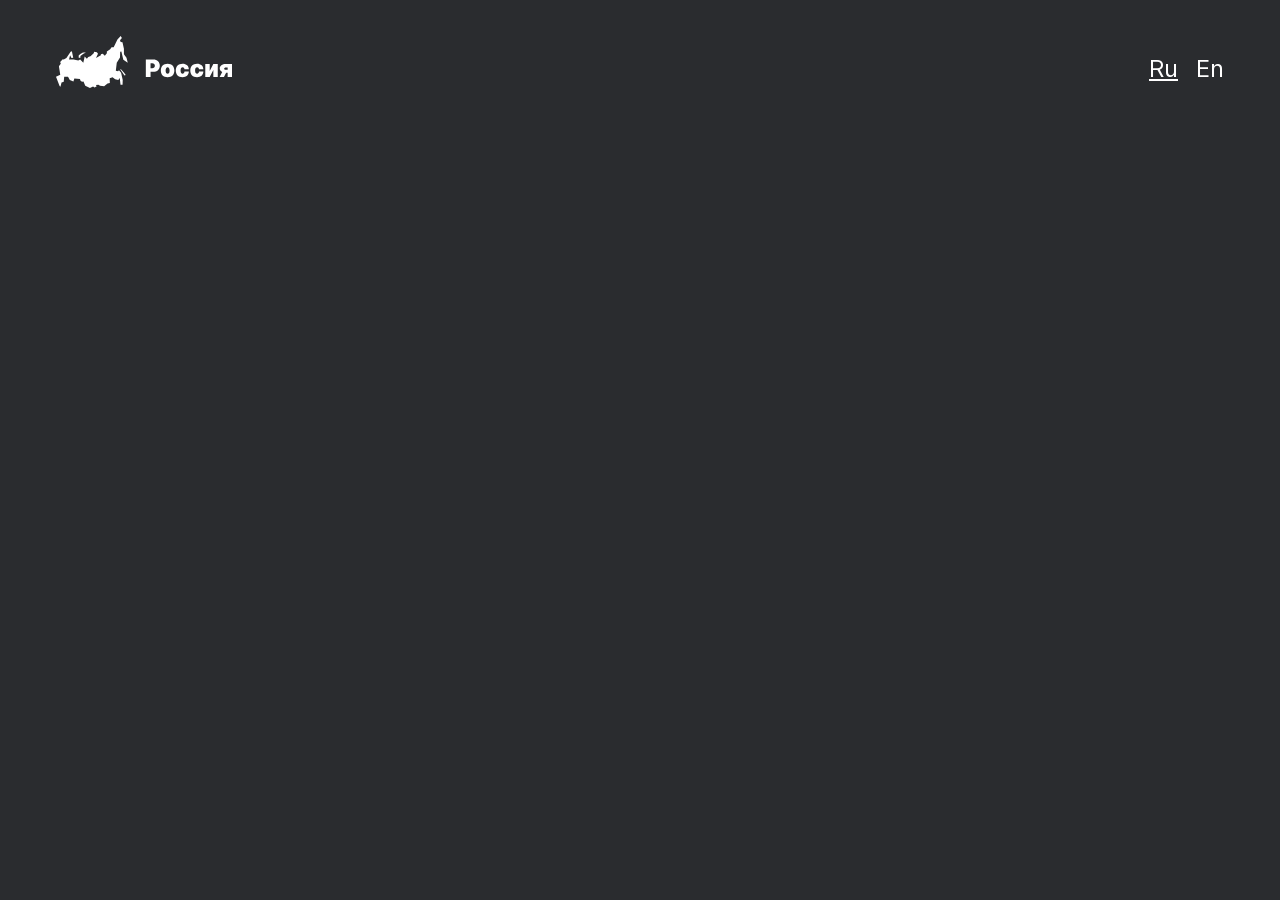
==== src/index.html @ 232bdfc1 "feat: add the header block" ====
<!DOCTYPE html>
<html lang="ru">
  <head>
    <meta charset="UTF-8" />
    <meta http-equiv="X-UA-Compatible" content="IE=edge" />
    <meta name="viewport" content="width=device-width, initial-scale=1.0" />
    <title>Путешествия по России</title>
    <link rel="stylesheet" href="/src/css/pages/index.css" />
  </head>
  <body class="page">
    <header class="header">
      <img
        class="header__logo"
        src="./accets/images/header-logo.svg"
        alt="Логотип сайта Путешествия по России"
      />
      <ul class="header__lang-list">
        <li class="header__lang-item">
          <a href="#" class="header__lang-link header__lang-link_active">Ru</a>
        </li>
        <li class="header__lang-item">
          <a href="#" class="header__lang-link">En</a>
        </li>
      </ul>
    </header>
  </body>
</html>
---- src/css/pages/index.css ----
@import url("../vendor/normalize.css");
@import url("../vendor/fonts.css");
@import url("../vendor/variables.css");

@import url("../blocks/page/page.css");

@import url("../blocks/header/header.css");
@import url("../blocks/header/__logo/header__logo.css");
@import url("../blocks/header/__lang-list/header__lang-list.css");
@import url("../blocks/header/__lang-item/header__lang-item.css");
@import url("../blocks/header/__lang-link/header__lang-link.css");
@import url("../blocks/header/__lang-link/_active/header__lang-link_active.css");
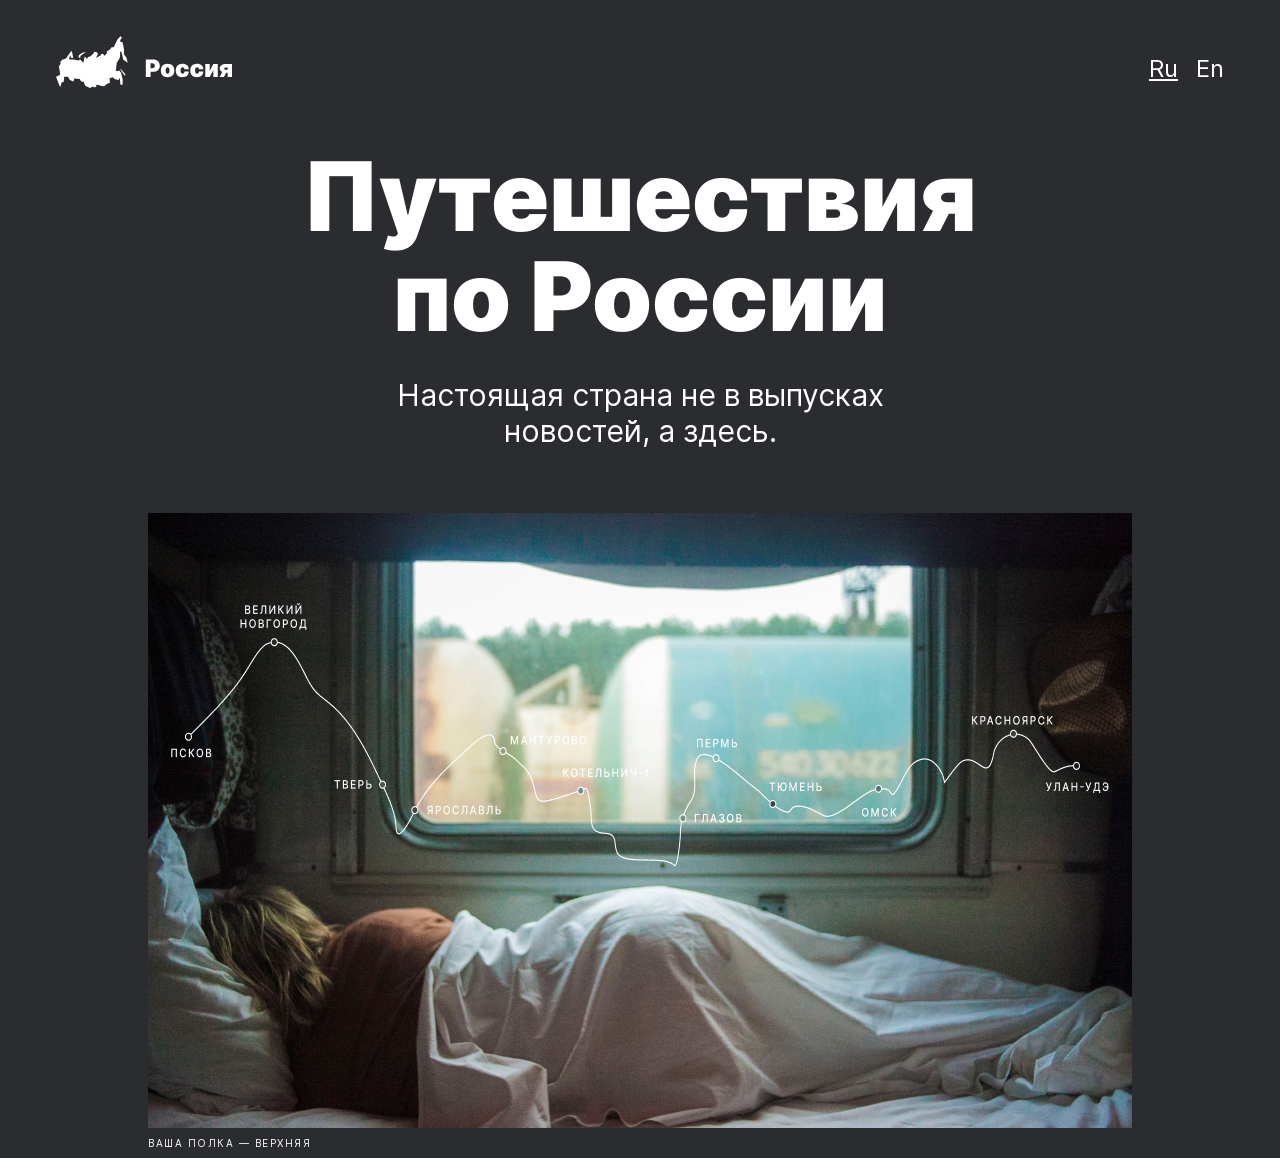
==== commit 4b7ea4ef: "feat: add a lead block" ====
--- a/src/index.html
+++ b/src/index.html
@@ -23,5 +23,29 @@
         </li>
       </ul>
     </header>
+    <main>
+      <section class="lead">
+        <h1 class="lead__title">Путешествия по России</h1>
+        <p class="lead__description">
+          Настоящая страна не в выпусках новостей, а здесь.
+        </p>
+        <figure class="lead__img-wrapper">
+          <picture>
+            <source
+              media="(max-width: 320px)"
+              srcset="./accets/images/lead-img-320w.jpg"
+            />
+            <img
+              class="lead__img"
+              src="./accets/images/lead-img.jpg"
+              alt="Схема маршрута Псков - Ула-Удэ"
+            />
+          </picture>
+          <figcaption class="lead__img-caption">
+            ваша полка — верхняя
+          </figcaption>
+        </figure>
+      </section>
+    </main>
   </body>
 </html>
--- a/src/css/pages/index.css
+++ b/src/css/pages/index.css
@@ -10,3 +10,10 @@
 @import url("../blocks/header/__lang-item/header__lang-item.css");
 @import url("../blocks/header/__lang-link/header__lang-link.css");
 @import url("../blocks/header/__lang-link/_active/header__lang-link_active.css");
+
+@import url("../blocks/lead/lead.css");
+@import url("../blocks/lead/__title/lead__title.css");
+@import url("../blocks/lead/__description/lead__description.css");
+@import url("../blocks/lead/__img-wrapper/lead__img-wrapper.css");
+@import url("../blocks/lead/__img/lead__img.css");
+@import url("../blocks/lead/__img-caption/lead__img-caption.css");
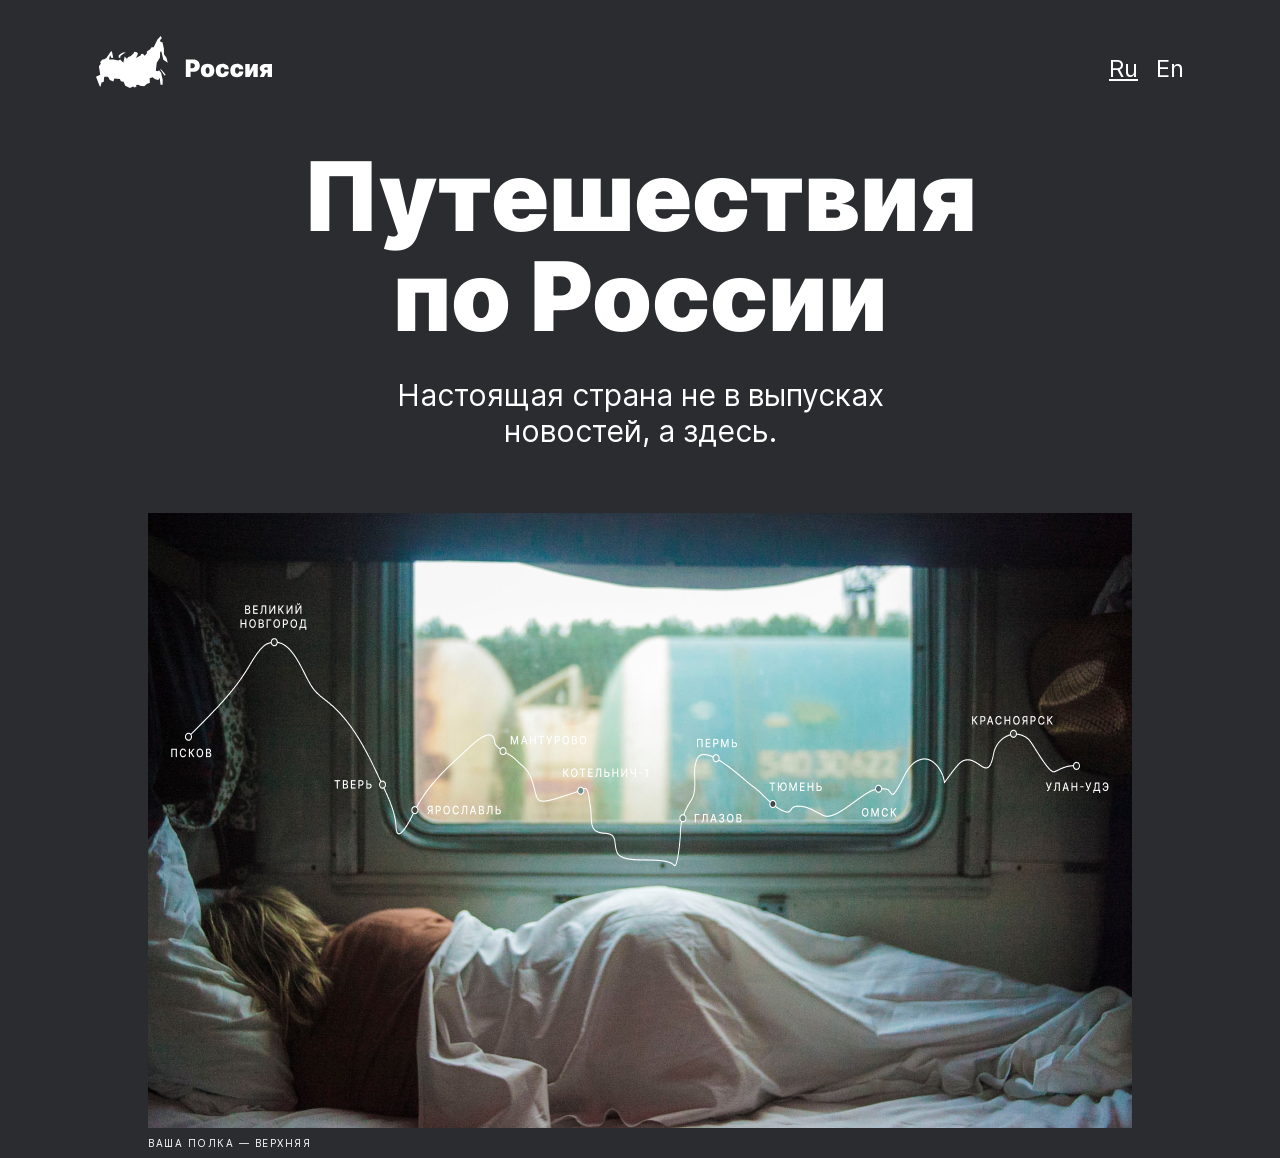
==== commit 4c7b1b1b: "refactor: make a separate block for centering content" ====
--- a/src/index.html
+++ b/src/index.html
@@ -9,11 +9,7 @@
   </head>
   <body class="page">
     <header class="header">
-      <img
-        class="header__logo"
-        src="./accets/images/header-logo.svg"
-        alt="Логотип сайта Путешествия по России"
-      />
+      <img class="header__logo" src="./accets/images/header-logo.svg" alt="Логотип сайта Путешествия по России" />
       <ul class="header__lang-list">
         <li class="header__lang-item">
           <a href="#" class="header__lang-link header__lang-link_active">Ru</a>
@@ -24,26 +20,15 @@
       </ul>
     </header>
     <main>
-      <section class="lead">
+      <section class="lead container">
         <h1 class="lead__title">Путешествия по России</h1>
-        <p class="lead__description">
-          Настоящая страна не в выпусках новостей, а здесь.
-        </p>
+        <p class="lead__description">Настоящая страна не в выпусках новостей, а здесь.</p>
         <figure class="lead__img-wrapper">
           <picture>
-            <source
-              media="(max-width: 320px)"
-              srcset="./accets/images/lead-img-320w.jpg"
-            />
-            <img
-              class="lead__img"
-              src="./accets/images/lead-img.jpg"
-              alt="Схема маршрута Псков - Ула-Удэ"
-            />
+            <source media="(max-width: 320px)" srcset="./accets/images/lead-img-320w.jpg" />
+            <img class="lead__img" src="./accets/images/lead-img.jpg" alt="Схема маршрута Псков - Ула-Удэ" />
           </picture>
-          <figcaption class="lead__img-caption">
-            ваша полка — верхняя
-          </figcaption>
+          <figcaption class="lead__img-caption">ваша полка — верхняя</figcaption>
         </figure>
       </section>
     </main>
--- a/src/css/pages/index.css
+++ b/src/css/pages/index.css
@@ -1,19 +1,21 @@
-@import url("../vendor/normalize.css");
-@import url("../vendor/fonts.css");
-@import url("../vendor/variables.css");
+@import url('../vendor/normalize.css');
+@import url('../vendor/fonts.css');
+@import url('../vendor/variables.css');
 
-@import url("../blocks/page/page.css");
+@import url('../blocks/page/page.css');
 
-@import url("../blocks/header/header.css");
-@import url("../blocks/header/__logo/header__logo.css");
-@import url("../blocks/header/__lang-list/header__lang-list.css");
-@import url("../blocks/header/__lang-item/header__lang-item.css");
-@import url("../blocks/header/__lang-link/header__lang-link.css");
-@import url("../blocks/header/__lang-link/_active/header__lang-link_active.css");
+@import url('../blocks/container/container.css');
 
-@import url("../blocks/lead/lead.css");
-@import url("../blocks/lead/__title/lead__title.css");
-@import url("../blocks/lead/__description/lead__description.css");
-@import url("../blocks/lead/__img-wrapper/lead__img-wrapper.css");
-@import url("../blocks/lead/__img/lead__img.css");
-@import url("../blocks/lead/__img-caption/lead__img-caption.css");
+@import url('../blocks/header/header.css');
+@import url('../blocks/header/__logo/header__logo.css');
+@import url('../blocks/header/__lang-list/header__lang-list.css');
+@import url('../blocks/header/__lang-item/header__lang-item.css');
+@import url('../blocks/header/__lang-link/header__lang-link.css');
+@import url('../blocks/header/__lang-link/_active/header__lang-link_active.css');
+
+@import url('../blocks/lead/lead.css');
+@import url('../blocks/lead/__title/lead__title.css');
+@import url('../blocks/lead/__description/lead__description.css');
+@import url('../blocks/lead/__img-wrapper/lead__img-wrapper.css');
+@import url('../blocks/lead/__img/lead__img.css');
+@import url('../blocks/lead/__img-caption/lead__img-caption.css');
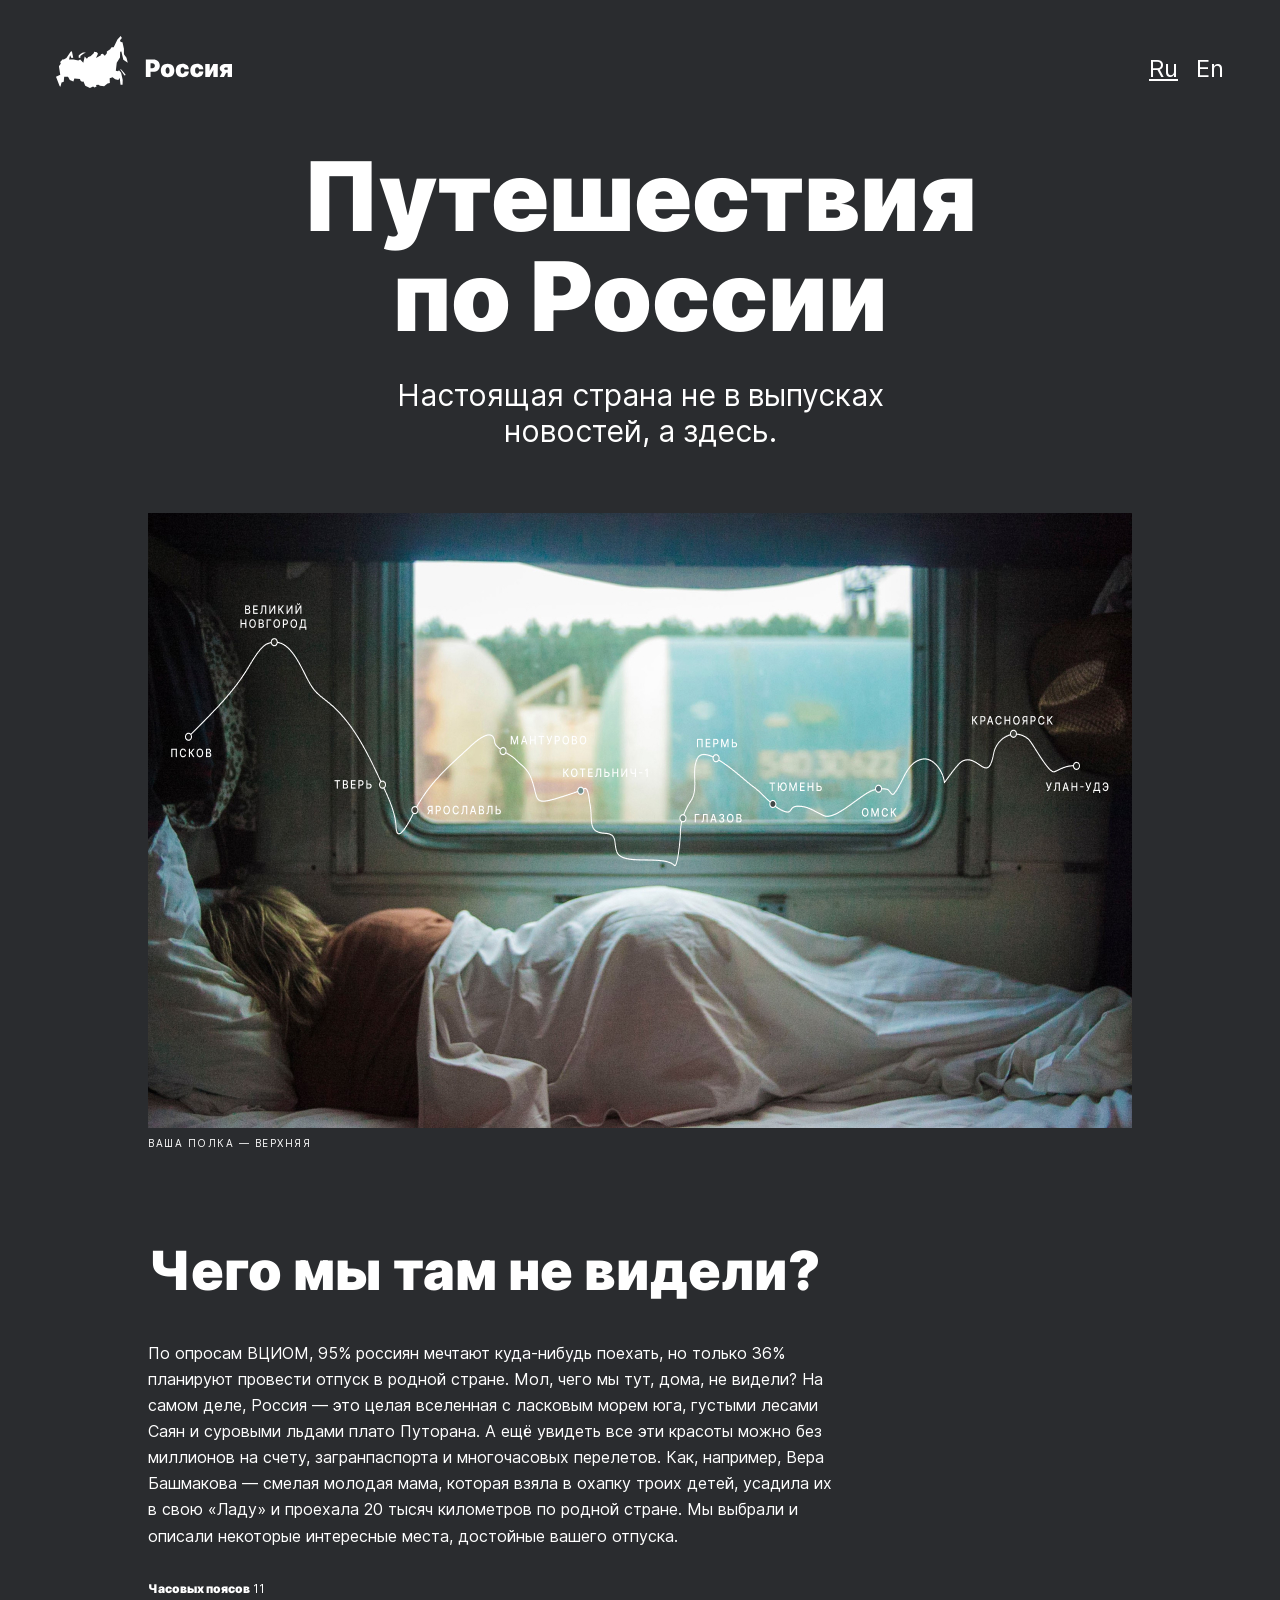
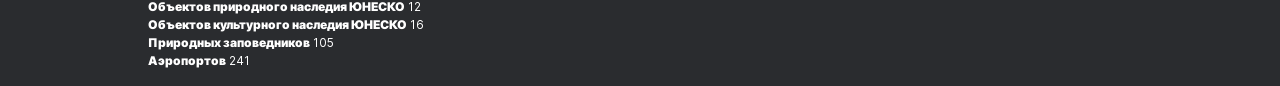
==== commit e487d7e4: "feat: add a intro section" ====
--- a/src/index.html
+++ b/src/index.html
@@ -31,6 +31,24 @@
           <figcaption class="lead__img-caption">ваша полка — верхняя</figcaption>
         </figure>
       </section>
+      <div class="container">
+        <section class="intro">
+          <h2 class="intro__title">Чего мы там не видели?</h2>
+          <p class="intro__text">
+            По опросам ВЦИОМ, 95% россиян мечтают куда-нибудь поехать, но только 36% планируют провести отпуск в родной стране. Мол, чего мы тут, дома, не видели? На
+            самом деле, Россия — это целая вселенная с ласковым морем юга, густыми лесами Саян и суровыми льдами плато Путорана. А ещё увидеть все эти красоты можно без
+            миллионов на счету, загранпаспорта и многочасовых перелетов. Как, например, Вера Башмакова — смелая молодая мама, которая взяла в охапку троих детей, усадила
+            их в свою «Ладу» и проехала 20 тысяч километров по родной стране. Мы выбрали и описали некоторые интересные места, достойные вашего отпуска.
+          </p>
+          <ul class="intro__list">
+            <li class="intro__item"><span class="intro__list-accent">Часовых поясов</span>&nbsp;11</li>
+            <li class="intro__item"><span class="intro__list-accent">Объектов природного наследия ЮНЕСКО</span>&nbsp;12</li>
+            <li class="intro__item"><span class="intro__list-accent">Объектов культурного наследия ЮНЕСКО</span>&nbsp;16</li>
+            <li class="intro__item"><span class="intro__list-accent">Природных заповедников</span>&nbsp;105</li>
+            <li class="intro__item"><span class="intro__list-accent">Аэропортов</span>&nbsp;241</li>
+          </ul>
+        </section>
+      </div>
     </main>
   </body>
 </html>
--- a/src/css/pages/index.css
+++ b/src/css/pages/index.css
@@ -19,3 +19,10 @@
 @import url('../blocks/lead/__img-wrapper/lead__img-wrapper.css');
 @import url('../blocks/lead/__img/lead__img.css');
 @import url('../blocks/lead/__img-caption/lead__img-caption.css');
+
+@import url('../blocks/intro/intro.css');
+@import url('../blocks/intro/__title/intro__title.css');
+@import url('../blocks/intro/__text/intro__text.css');
+@import url('../blocks/intro/__list/intro__list.css');
+@import url('../blocks/intro/__item/intro__item.css');
+@import url('../blocks/intro/__list-accent/intro__list-accent.css');
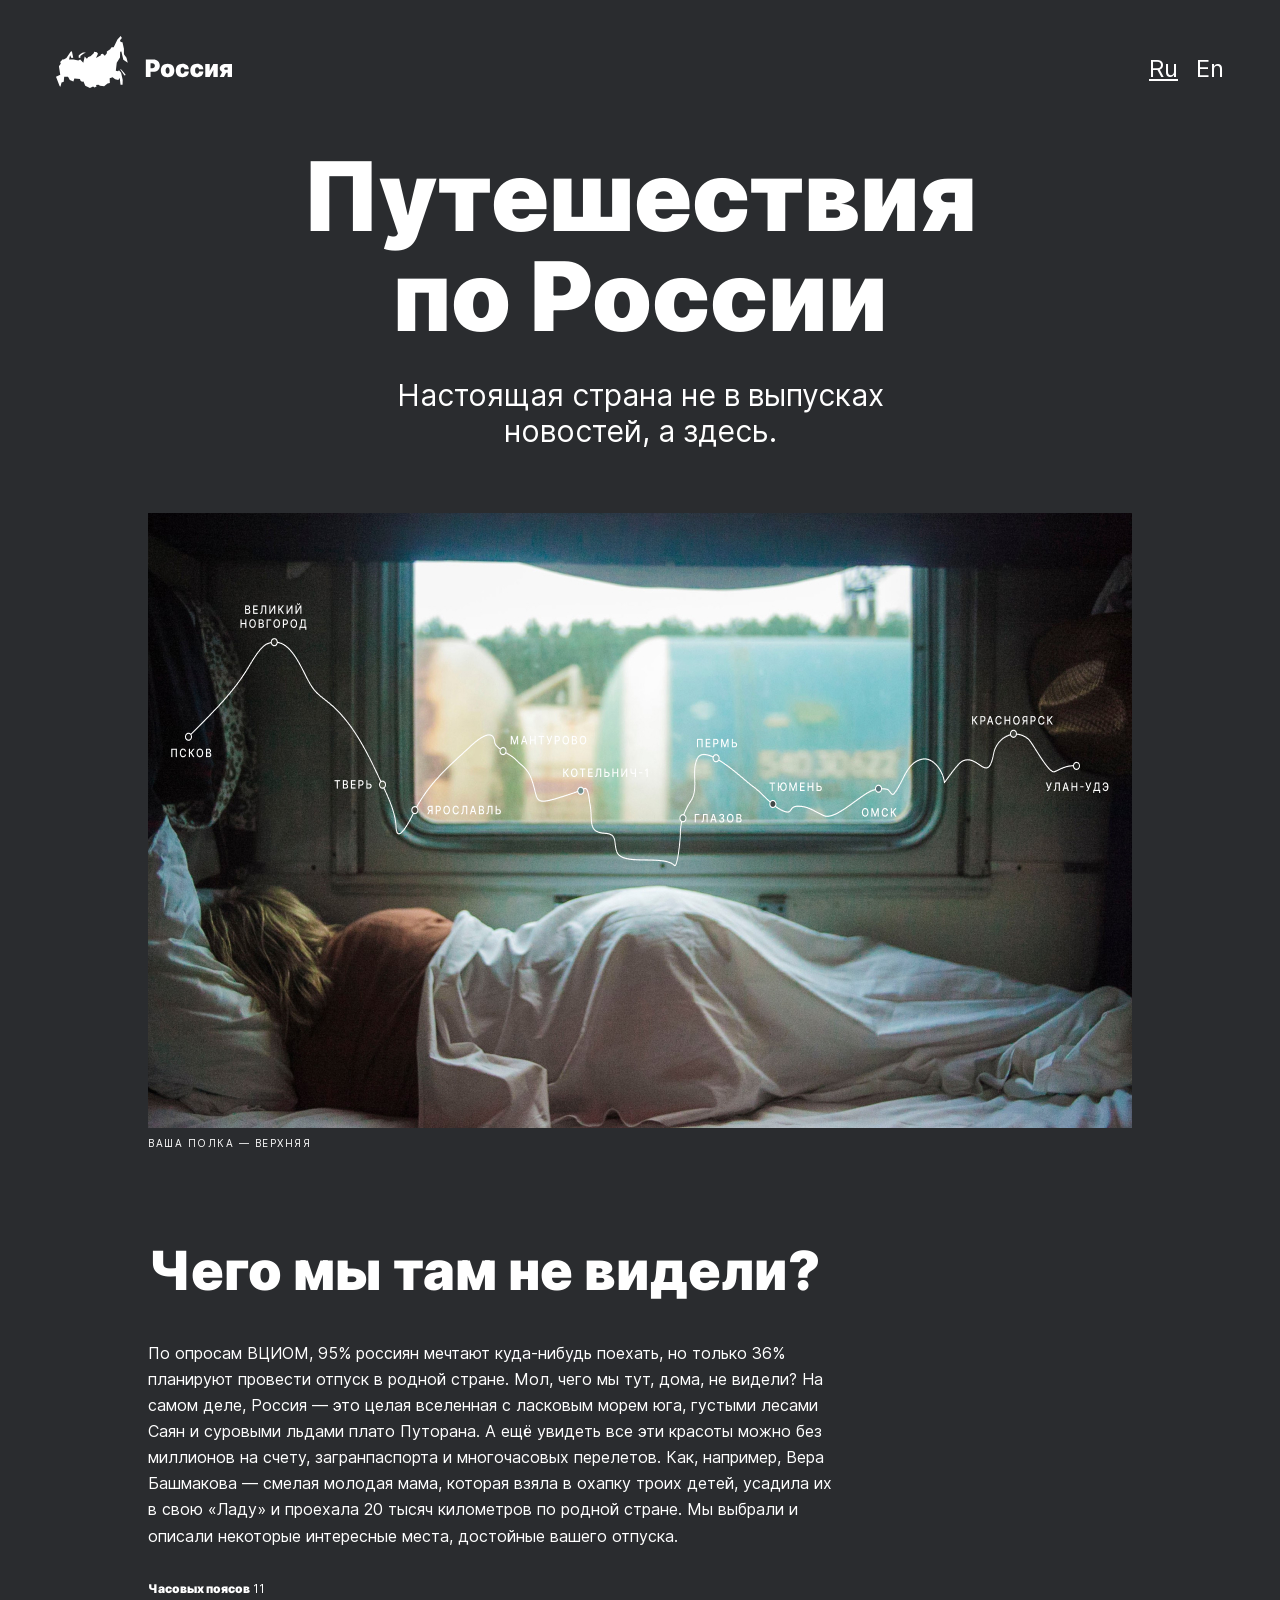
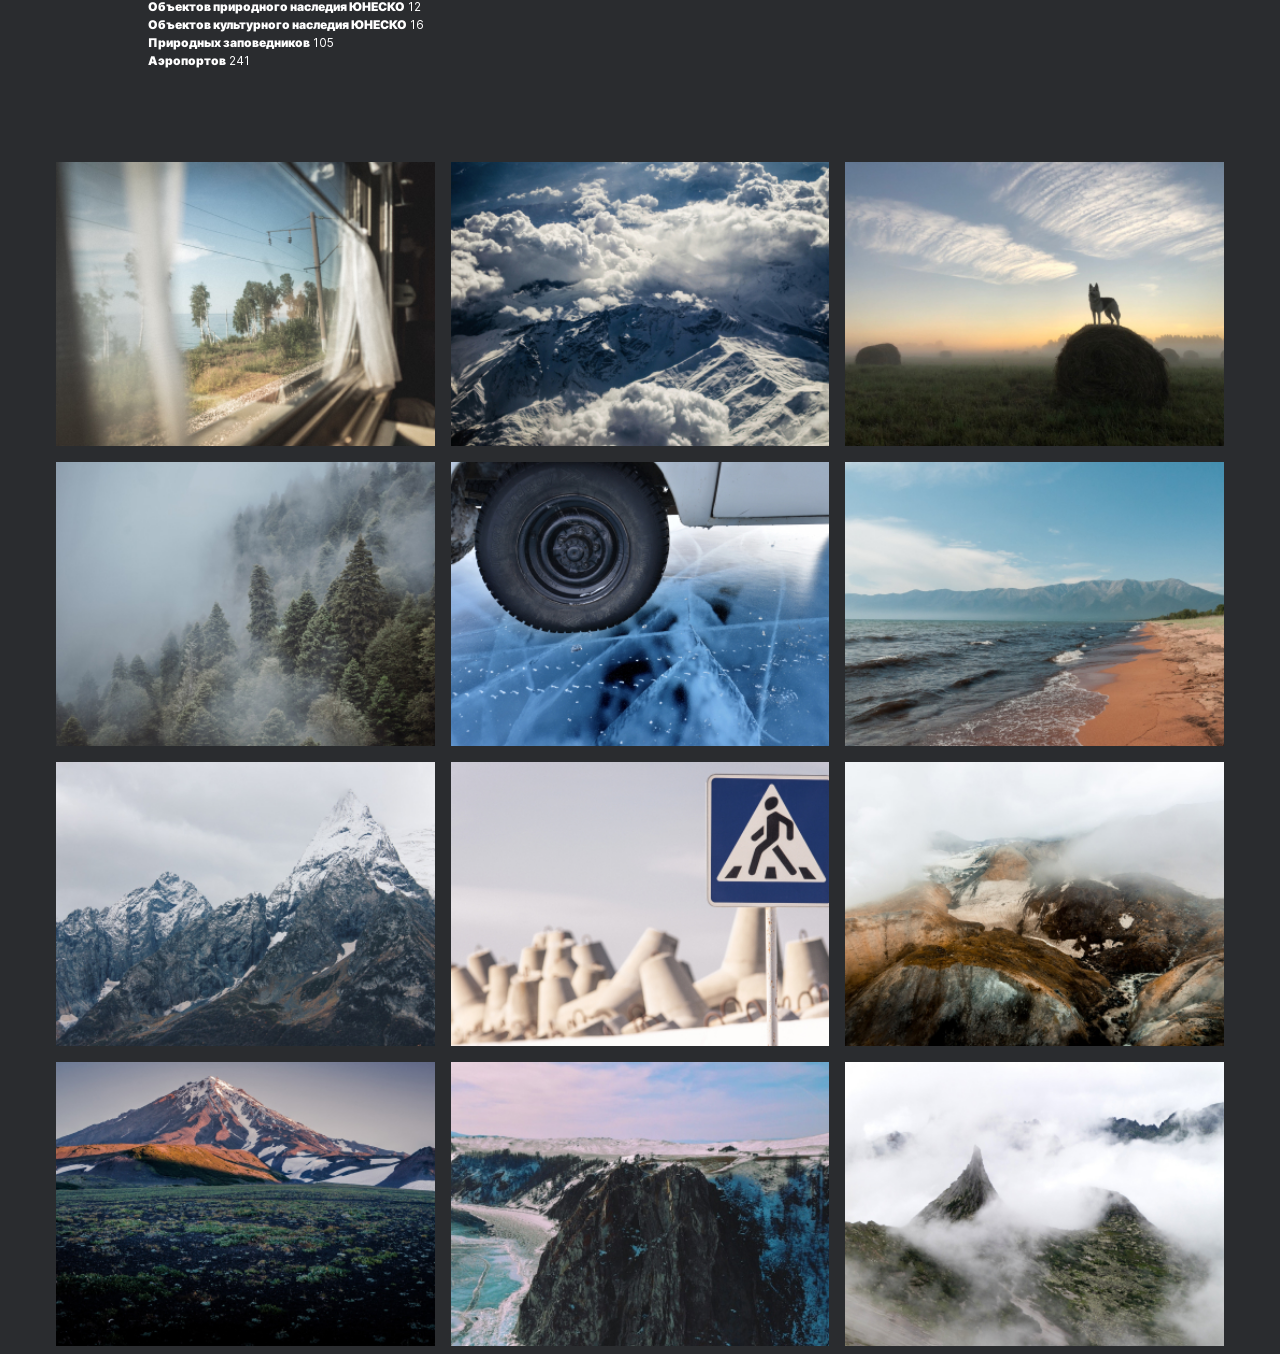
==== commit 6f26dce3: "feat: add a gallery section" ====
--- a/src/index.html
+++ b/src/index.html
@@ -49,6 +49,22 @@
           </ul>
         </section>
       </div>
+      <section class="gallery">
+        <ul class="gallery__list">
+          <li class="gallery__item"><img class="gallery__img" src="./accets/images/gallery-img-1.jpg" alt="Вид из окна" /></li>
+          <li class="gallery__item"><img class="gallery__img" src="./accets/images/gallery-img-2.jpg" alt="Вершины гор в облаках" /></li>
+          <li class="gallery__item"><img class="gallery__img" src="./accets/images/gallery-img-3.jpg" alt="Собака на стоге сена" /></li>
+          <li class="gallery__item"><img class="gallery__img" src="./accets/images/gallery-img-4.jpg" alt="Лес в тумане" /></li>
+          <li class="gallery__item"><img class="gallery__img" src="./accets/images/gallery-img-5.jpg" alt="Машина на чистом льду" /></li>
+          <li class="gallery__item"><img class="gallery__img" src="./accets/images/gallery-img-6.jpg" alt="Пляж с горами на заднем фоне" /></li>
+          <li class="gallery__item"><img class="gallery__img" src="./accets/images/gallery-img-7.jpg" alt="Вершины гор" /></li>
+          <li class="gallery__item"><img class="gallery__img" src="./accets/images/gallery-img-8.jpg" alt="Знак пешеходного перехода" /></li>
+          <li class="gallery__item"><img class="gallery__img" src="./accets/images/gallery-img-9.jpg" alt="Горы в облаках" /></li>
+          <li class="gallery__item"><img class="gallery__img" src="./accets/images/gallery-img-10.jpg" alt="Гора в далеке" /></li>
+          <li class="gallery__item"><img class="gallery__img" src="./accets/images/gallery-img-11.jpg" alt="Горный хребет" /></li>
+          <li class="gallery__item"><img class="gallery__img" src="./accets/images/gallery-img-12.jpg" alt="Горы в облаках" /></li>
+        </ul>
+      </section>
     </main>
   </body>
 </html>
--- a/src/css/pages/index.css
+++ b/src/css/pages/index.css
@@ -26,3 +26,7 @@
 @import url('../blocks/intro/__list/intro__list.css');
 @import url('../blocks/intro/__item/intro__item.css');
 @import url('../blocks/intro/__list-accent/intro__list-accent.css');
+
+@import url('../blocks/gallery/gallery.css');
+@import url('../blocks/gallery/__list/gallery__list.css');
+@import url('../blocks/gallery/__img/gallery__img.css');
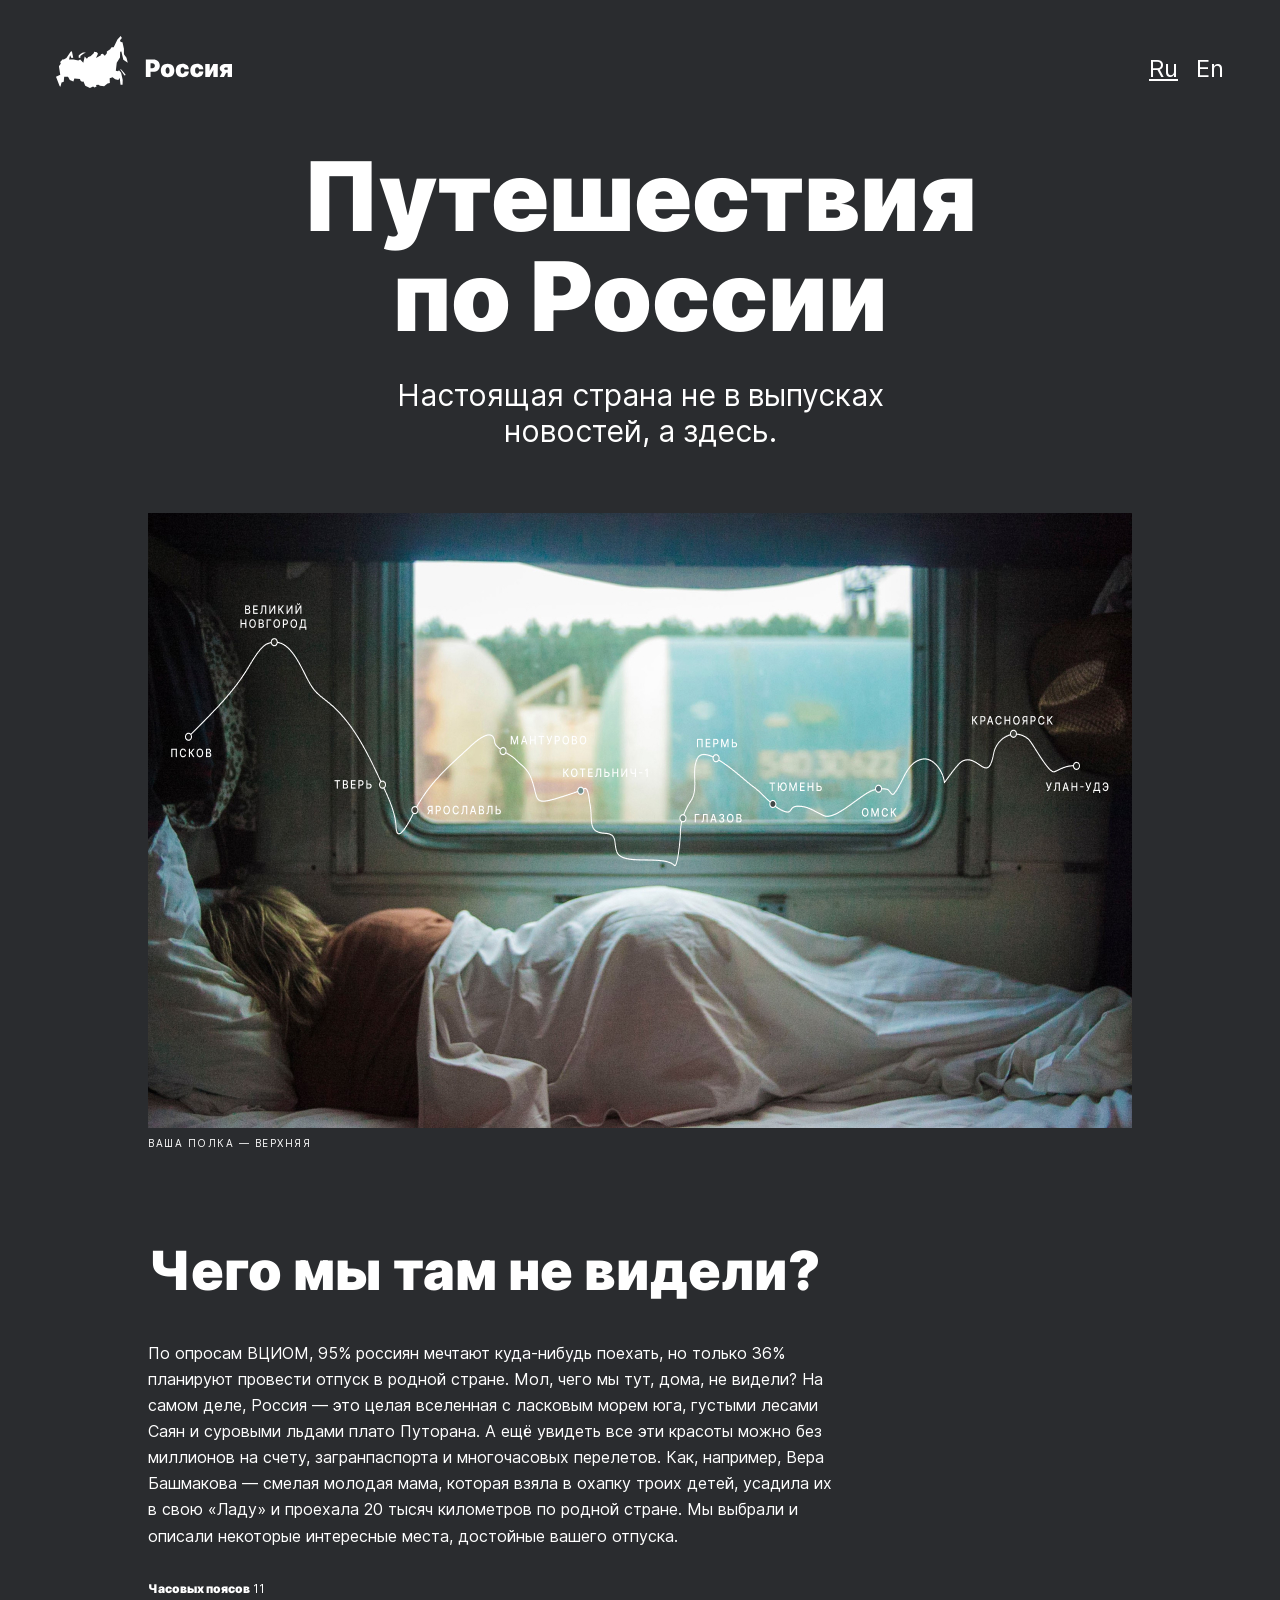
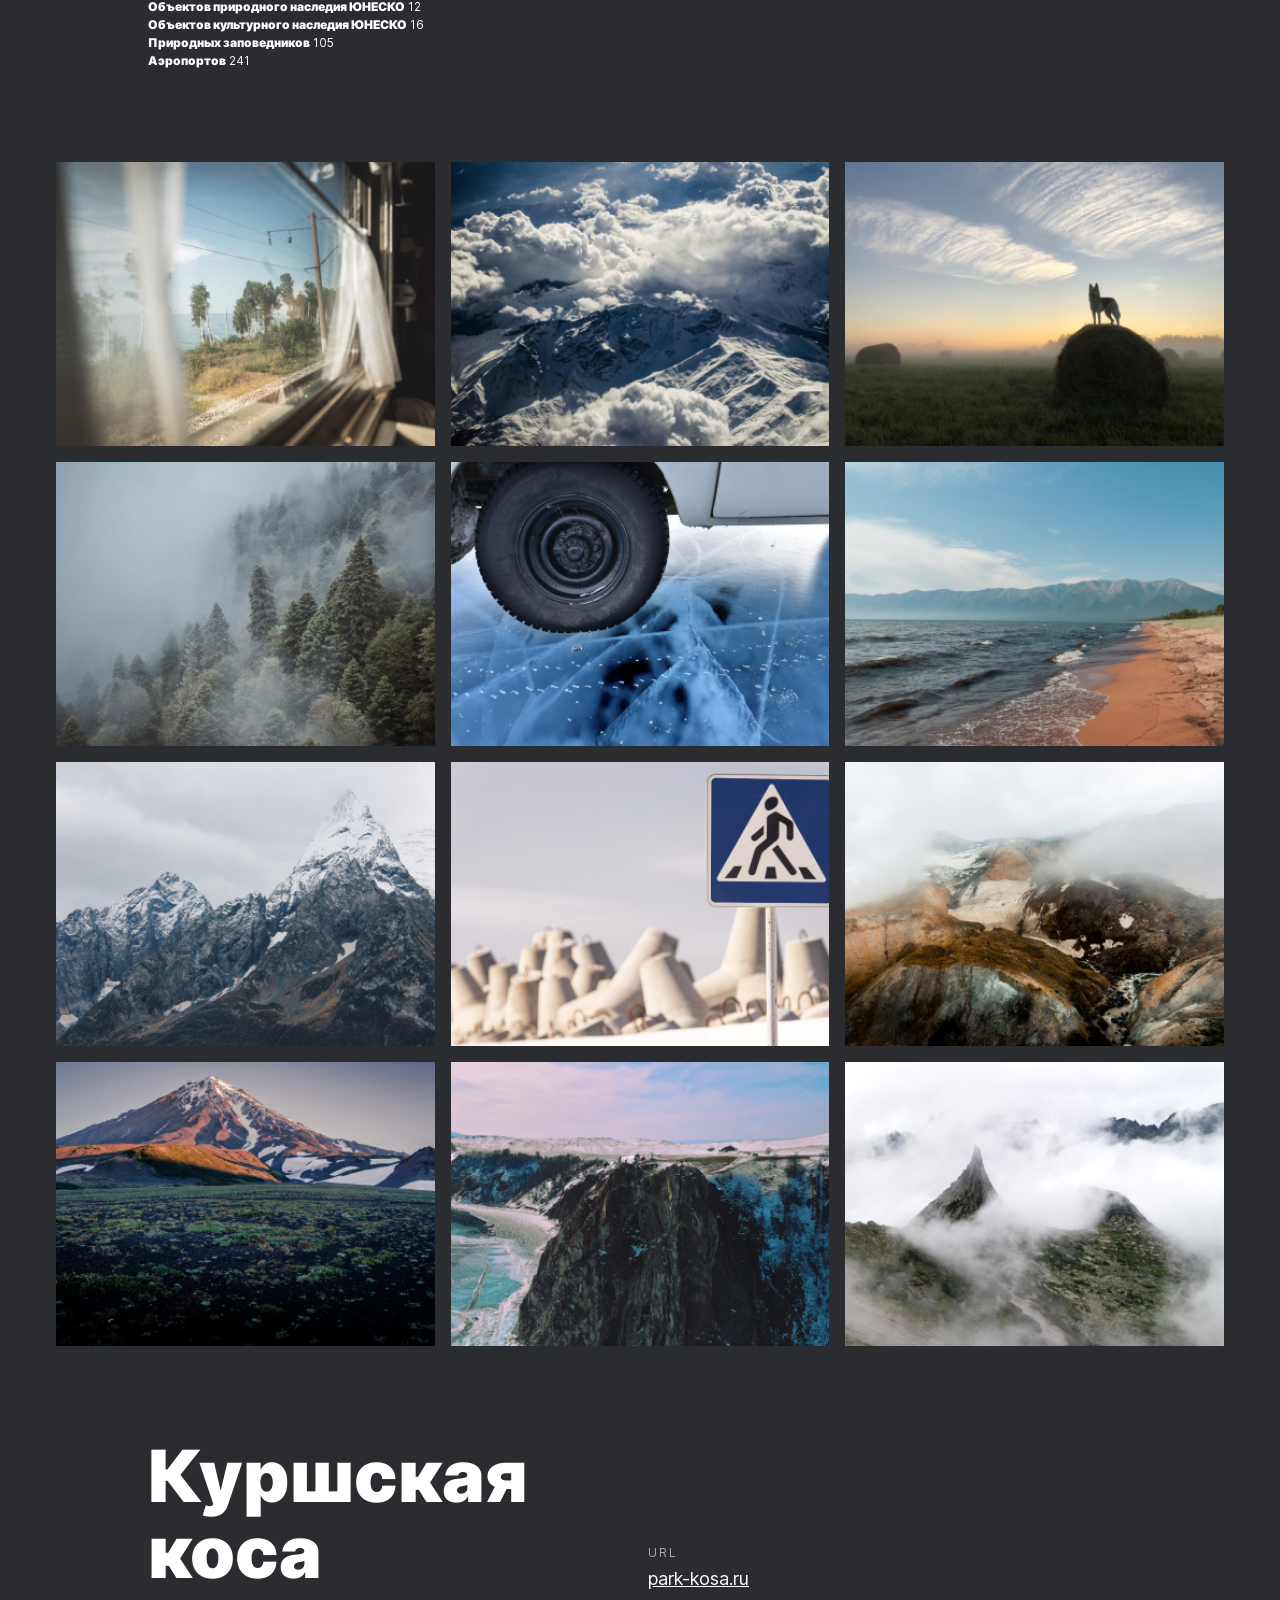
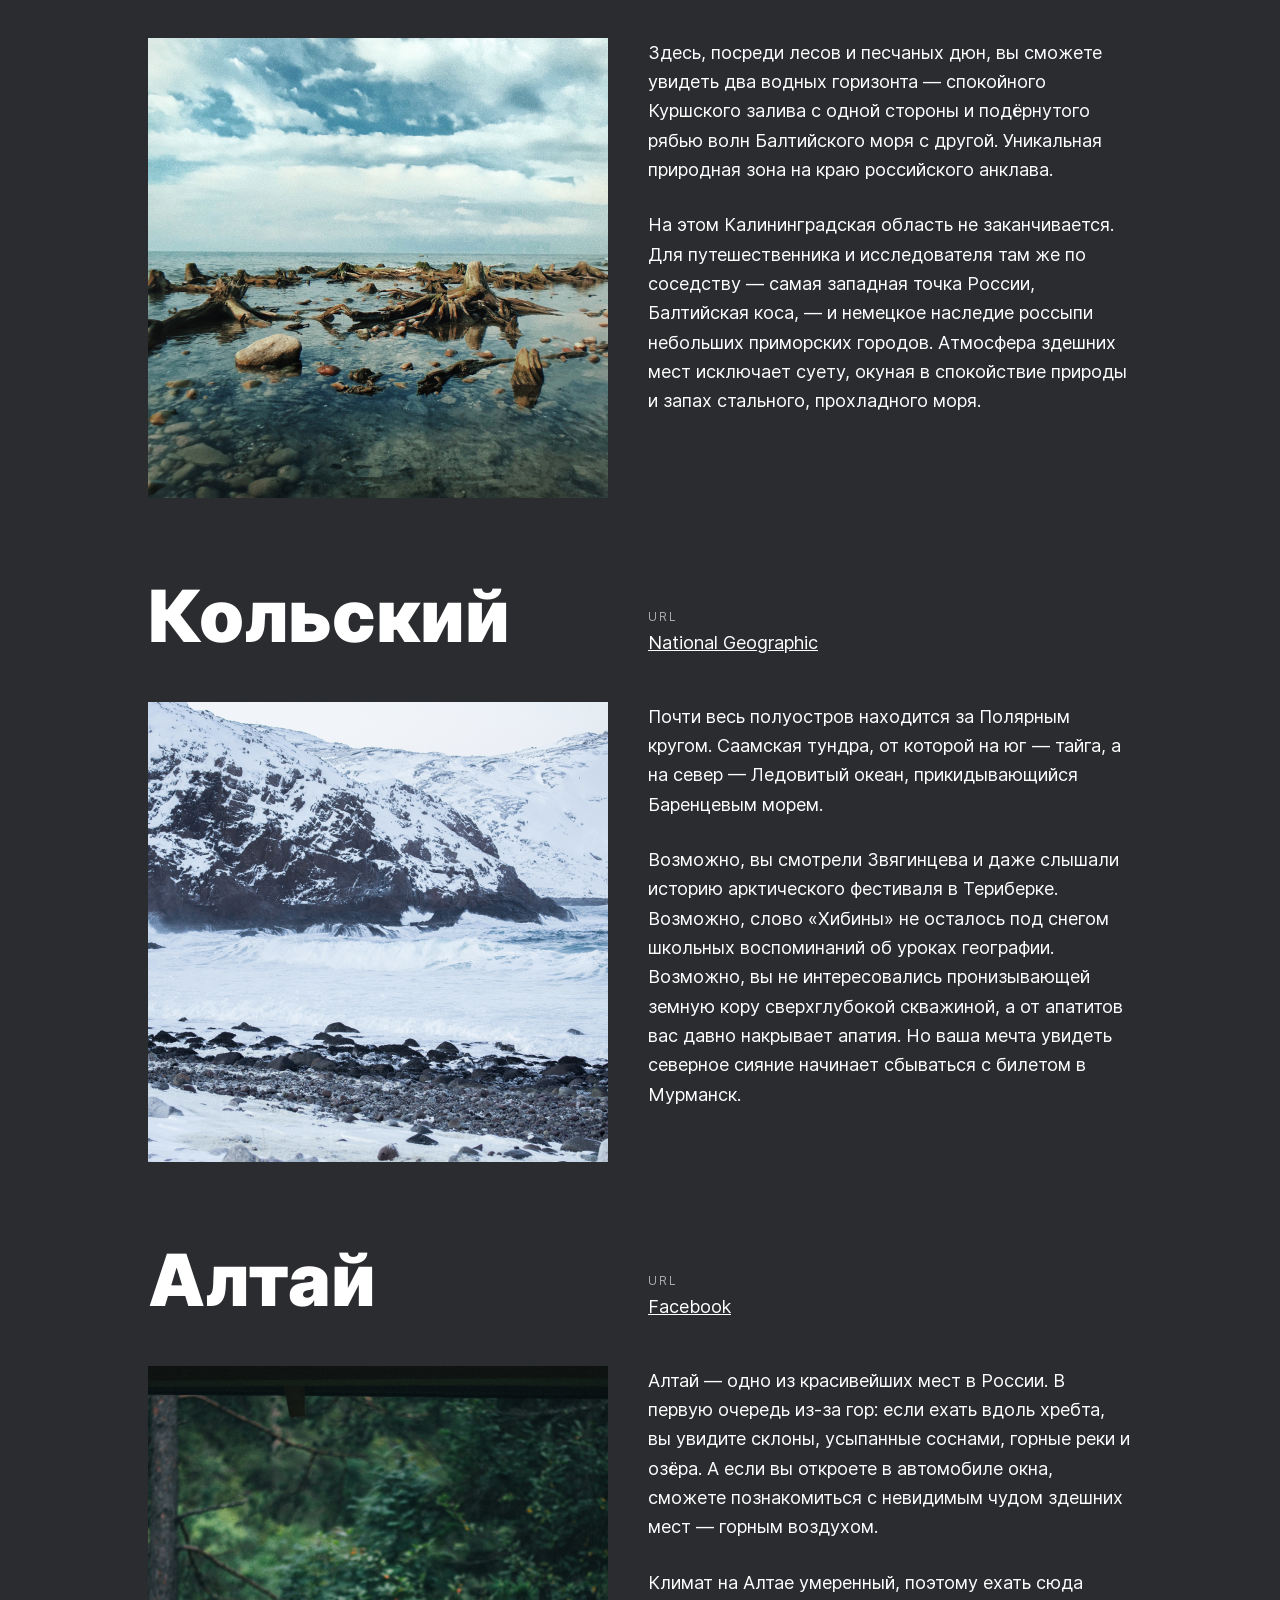
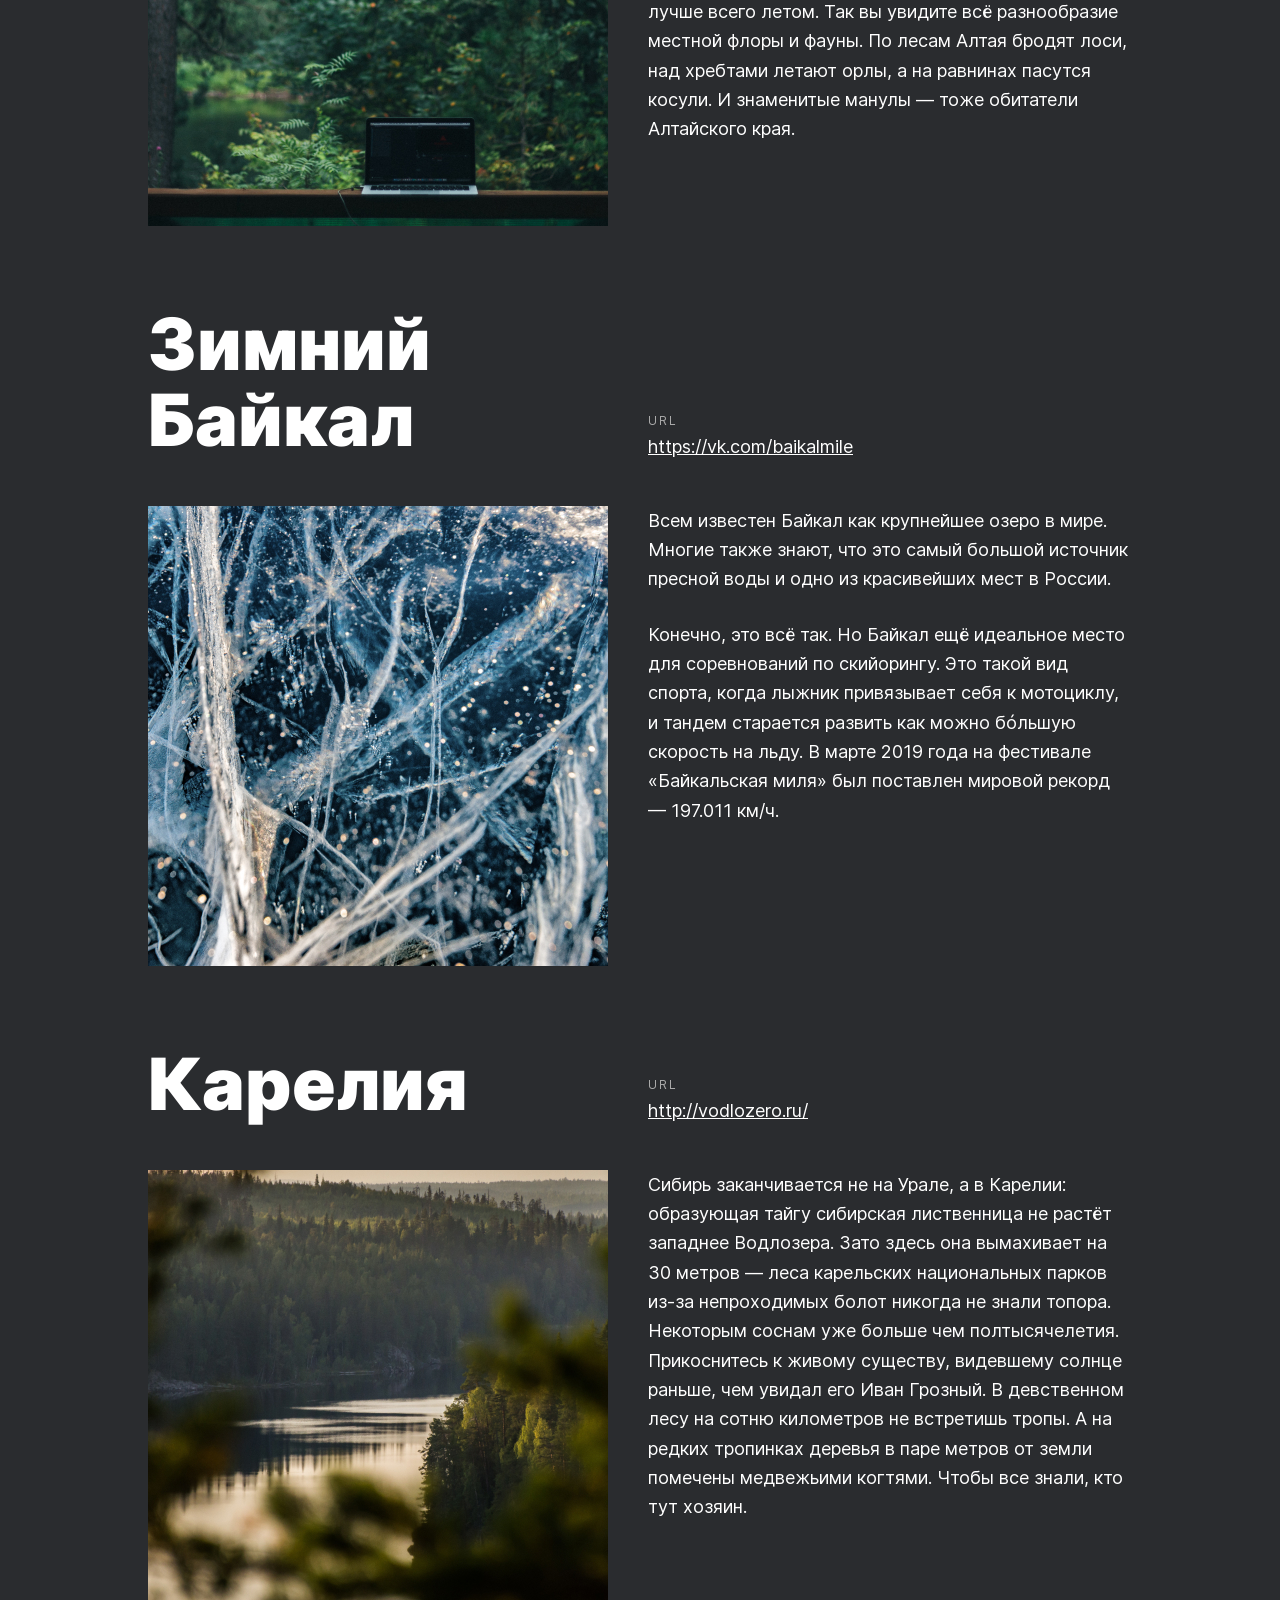
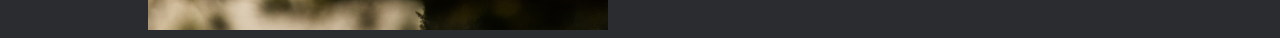
==== commit 41653fbe: "feat: add a places section" ====
--- a/src/index.html
+++ b/src/index.html
@@ -65,6 +65,97 @@
           <li class="gallery__item"><img class="gallery__img" src="./accets/images/gallery-img-12.jpg" alt="Горы в облаках" /></li>
         </ul>
       </section>
+      <section class="places container">
+        <article class="place">
+          <h3 class="place__title">Куршская коса</h3>
+          <div class="place__wrapper">
+            <h4 class="place__subtitle">URL</h4>
+            <a class="place__link" href="http://park-kosa.ru">park-kosa.ru</a>
+          </div>
+          <img class="place__img" src="./accets/images/place-1.jpg" alt="Водный горизонт среди остатка леса" />
+          <div>
+            <p class="place__text">
+              Здесь, посреди лесов и песчаных дюн, вы сможете увидеть два водных горизонта — спокойного Куршского залива с одной стороны и подёрнутого рябью волн
+              Балтийского моря с другой. Уникальная природная зона на краю российского анклава.
+            </p>
+            <p class="place__text">
+              На этом Калининградская область не заканчивается. Для путешественника и исследователя там же по соседству — самая западная точка России, Балтийская коса, —
+              и немецкое наследие россыпи небольших приморских городов. Атмосфера здешних мест исключает суету, окуная в спокойствие природы и запах стального,
+              прохладного моря.
+            </p>
+          </div>
+        </article>
+        <article class="place">
+          <h3 class="place__title">Кольский</h3>
+          <div class="place__wrapper">
+            <h4 class="place__subtitle">URL</h4>
+            <a class="place__link" href="https://yourshot.nationalgeographic.com/photos/?keywords=kolskiy">National Geographic</a>
+          </div>
+          <img class="place__img" src="./accets/images/place-2.jpg" alt="Снежные равнины" />
+          <div>
+            <p class="place__text">
+              Почти весь полуостров находится за Полярным кругом. Саамская тундра, от которой на юг — тайга, а на север — Ледовитый океан, прикидывающийся Баренцевым
+              морем.
+            </p>
+            <p class="place__text">
+              Возможно, вы смотрели Звягинцева и даже слышали историю арктического фестиваля в Териберке. Возможно, слово «Хибины» не осталось под снегом школьных
+              воспоминаний об уроках географии. Возможно, вы не интересовались пронизывающей земную кору сверхглубокой скважиной, а от апатитов вас давно накрывает
+              апатия. Но ваша мечта увидеть северное сияние начинает сбываться с билетом в Мурманск.
+            </p>
+          </div>
+        </article>
+        <article class="place">
+          <h3 class="place__title">Алтай</h3>
+          <div class="place__wrapper">
+            <h4 class="place__subtitle">URL</h4>
+            <a class="place__link" href="https://www.facebook.com/vera.bashmakova/posts/10156011613718822">Facebook</a>
+          </div>
+          <img class="place__img" src="./accets/images/place-3.jpg" alt="Открытый ноутбук на перилах с видом на густой лес" />
+          <div>
+            <p class="place__text">
+              Алтай — одно из красивейших мест в России. В первую очередь из-за гор: если ехать вдоль хребта, вы увидите склоны, усыпанные соснами, горные реки и озёра. А
+              если вы откроете в автомобиле окна, сможете познакомиться с невидимым чудом здешних мест — горным воздухом.
+            </p>
+            <p class="place__text">
+              Климат на Алтае умеренный, поэтому ехать сюда лучше всего летом. Так вы увидите всё разнообразие местной флоры и фауны. По лесам Алтая бродят лоси, над
+              хребтами летают орлы, а на равнинах пасутся косули. И знаменитые манулы — тоже обитатели Алтайского края.
+            </p>
+          </div>
+        </article>
+        <article class="place">
+          <h3 class="place__title">Зимний Байкал</h3>
+          <div class="place__wrapper">
+            <h4 class="place__subtitle">URL</h4>
+            <a class="place__link" href="https://vk.com/baikalmile">https://vk.com/baikalmile</a>
+          </div>
+          <img class="place__img" src="./accets/images/place-4.jpg" alt="Трещины на прозрачном льду" />
+          <div>
+            <p class="place__text">
+              Всем известен Байкал как крупнейшее озеро в мире. Многие также знают, что это самый большой источник пресной воды и одно из красивейших мест в России.
+            </p>
+            <p class="place__text">
+              Конечно, это всё так. Но Байкал ещё идеальное место для соревнований по скийорингу. Это такой вид спорта, когда лыжник привязывает себя к мотоциклу, и
+              тандем старается развить как можно бóльшую скорость на льду. В марте 2019 года на фестивале «Байкальская миля» был поставлен мировой рекорд — 197.011 км/ч.
+            </p>
+          </div>
+        </article>
+        <article class="place">
+          <h3 class="place__title">Карелия</h3>
+          <div class="place__wrapper">
+            <h4 class="place__subtitle">URL</h4>
+            <a class="place__link" href="http://vodlozero.ru">http://vodlozero.ru/</a>
+          </div>
+          <img class="place__img" src="./accets/images/place-5.jpg" alt="Река среди холмов покрытых густым лесом" />
+          <div>
+            <p class="place__text">
+              Сибирь заканчивается не на Урале, а в Карелии: образующая тайгу сибирская лиственница не растёт западнее Водлозера. Зато здесь она вымахивает на 30 метров —
+              леса карельских национальных парков из-за непроходимых болот никогда не знали топора. Некоторым соснам уже больше чем полтысячелетия. Прикоснитесь к живому
+              существу, видевшему солнце раньше, чем увидал его Иван Грозный. В девственном лесу на сотню километров не встретишь тропы. А на редких тропинках деревья в
+              паре метров от земли помечены медвежьими когтями. Чтобы все знали, кто тут хозяин.
+            </p>
+          </div>
+        </article>
+      </section>
     </main>
   </body>
 </html>
--- a/src/css/pages/index.css
+++ b/src/css/pages/index.css
@@ -30,3 +30,11 @@
 @import url('../blocks/gallery/gallery.css');
 @import url('../blocks/gallery/__list/gallery__list.css');
 @import url('../blocks/gallery/__img/gallery__img.css');
+
+@import url('../blocks/place/place.css');
+@import url('../blocks/place/__wrapper/place__wrapper.css');
+@import url('../blocks/place/__title/place__title.css');
+@import url('../blocks/place/__img/place__img.css');
+@import url('../blocks/place/__subtitle/place__subtitle.css');
+@import url('../blocks/place/__link/place__link.css');
+@import url('../blocks/place/__text/place__text.css');
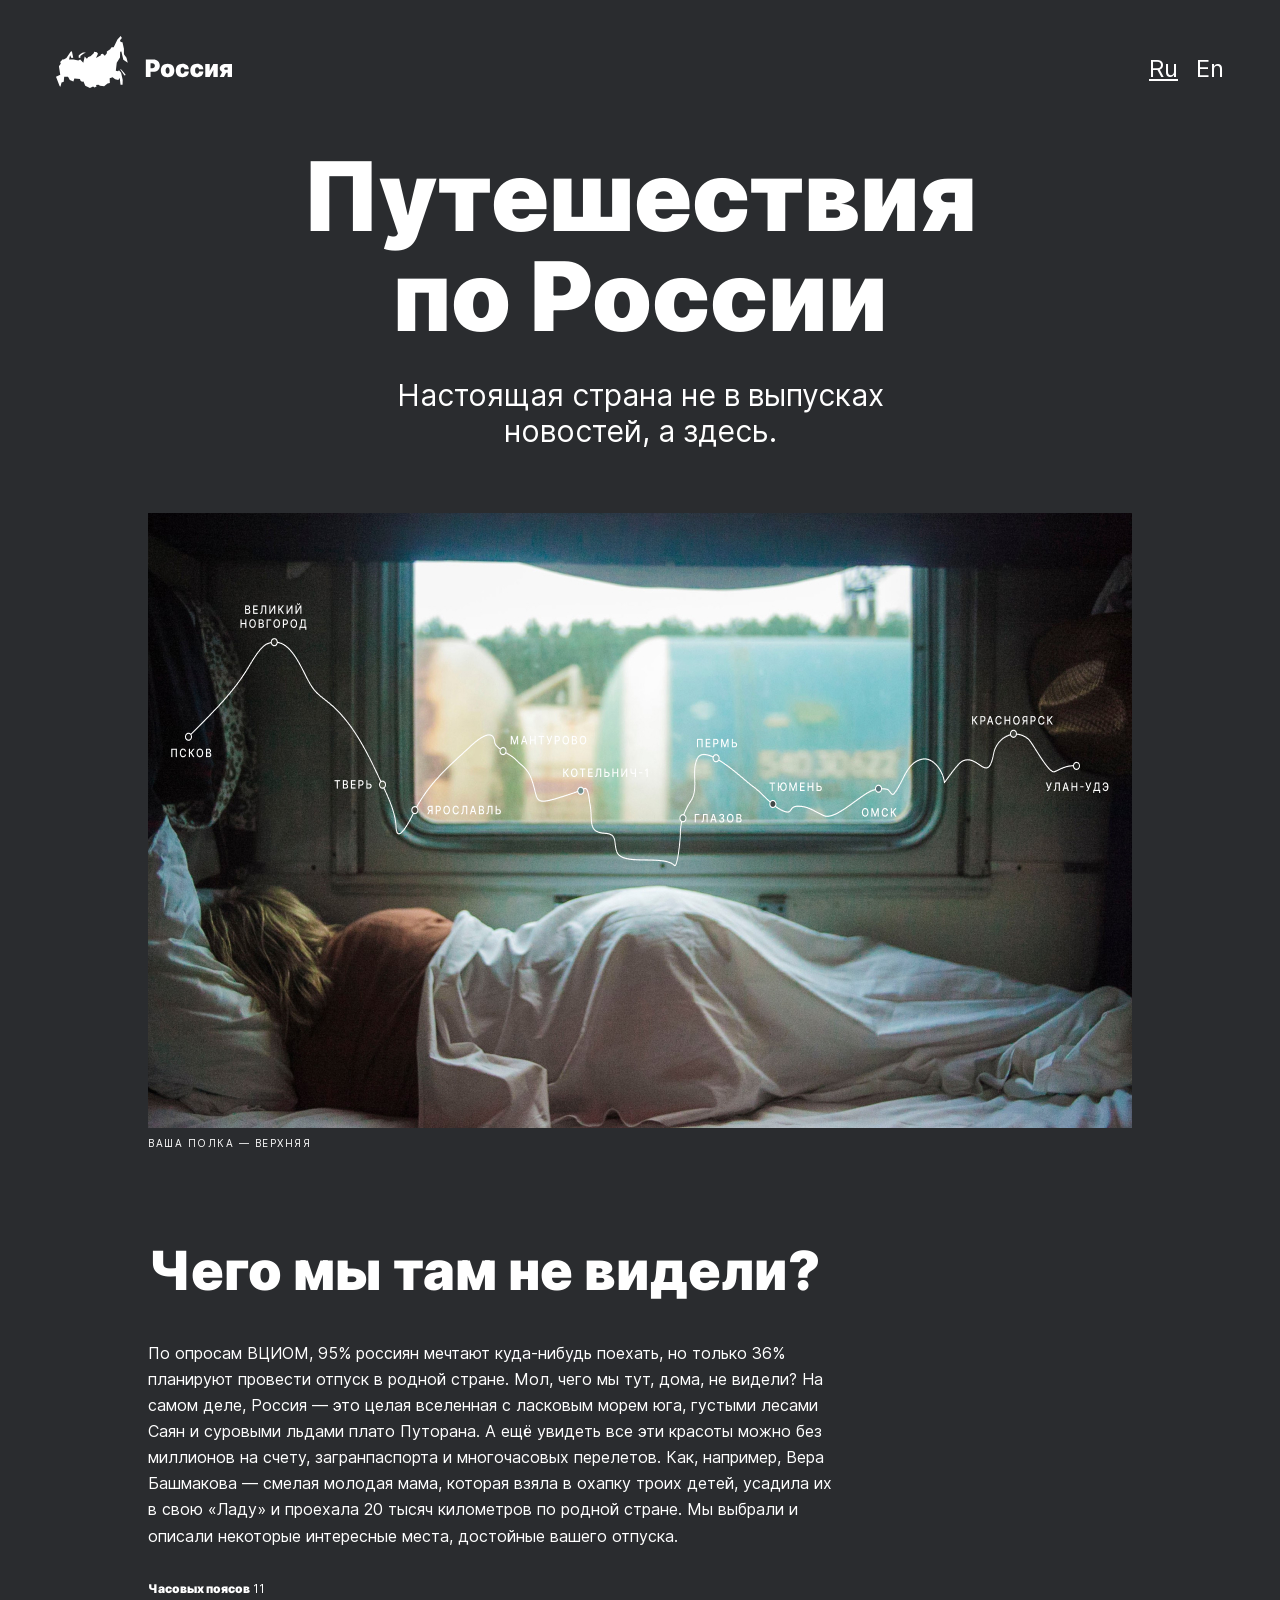
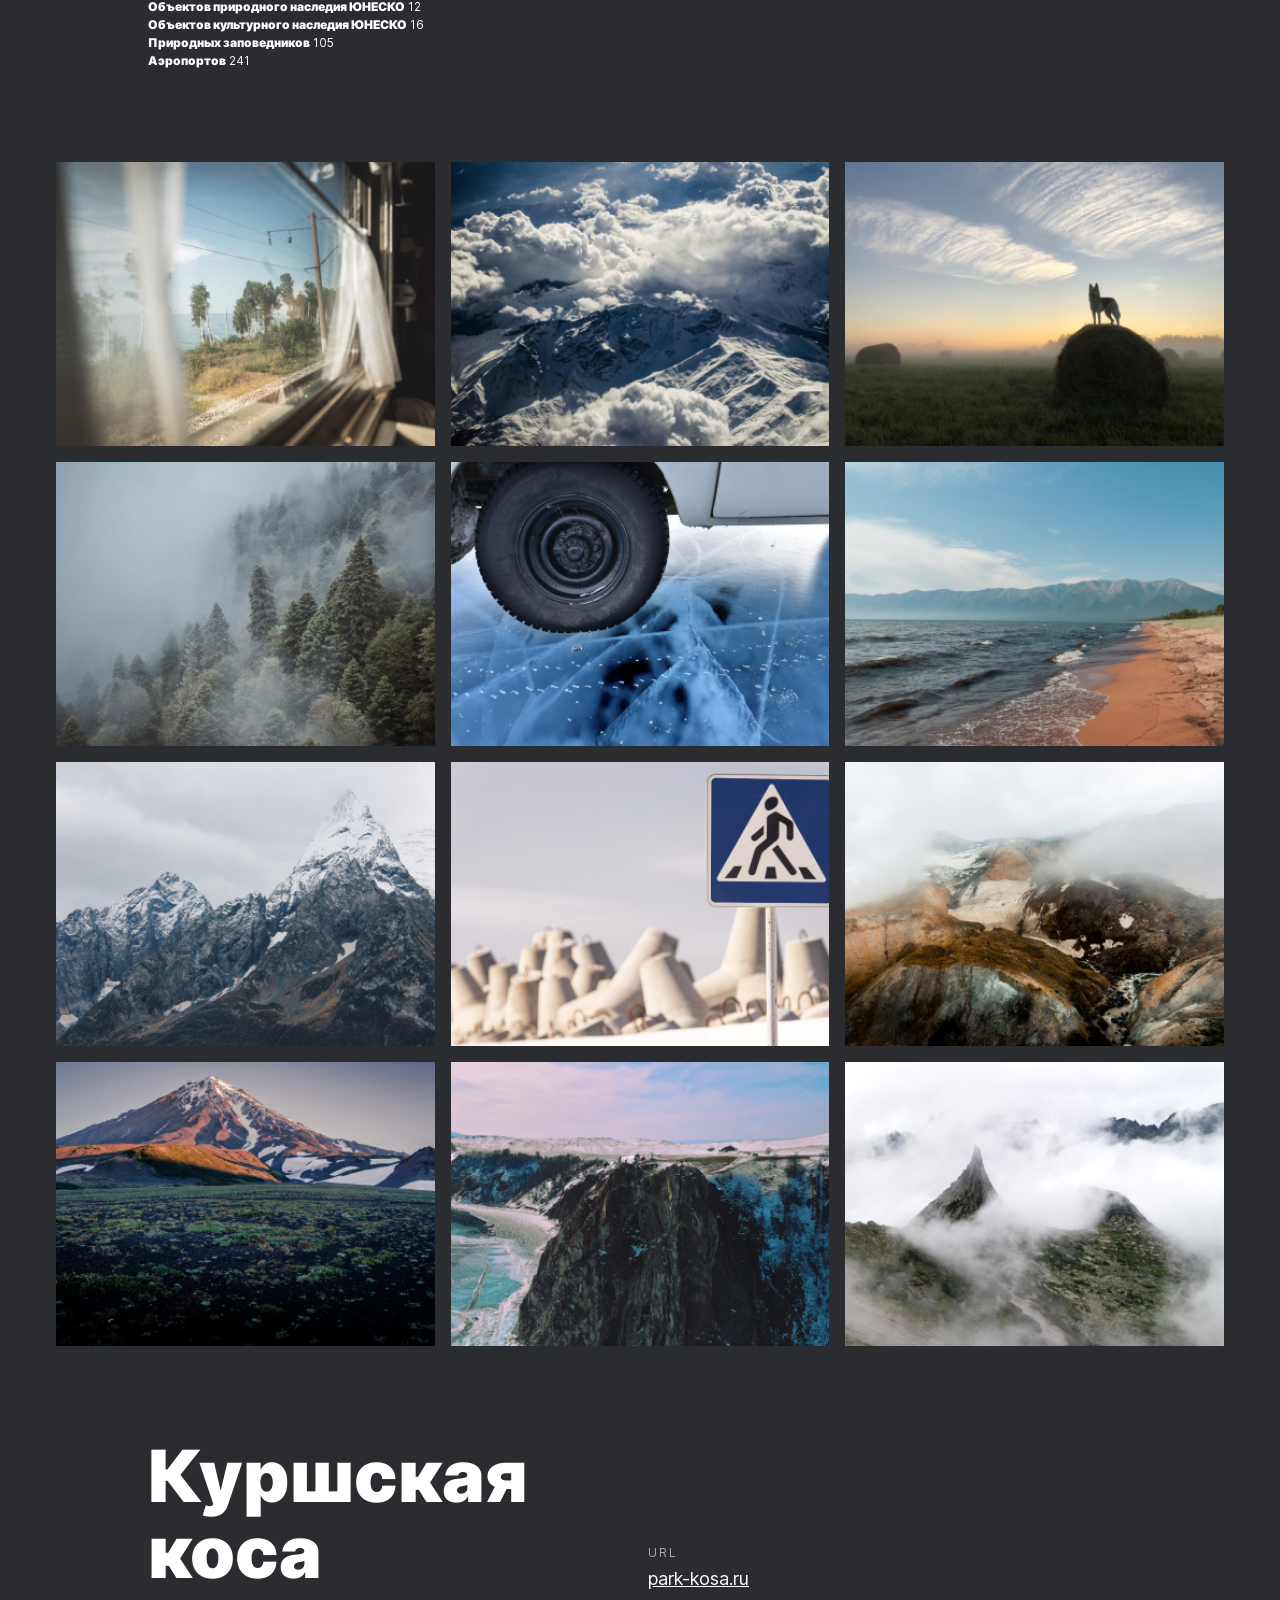
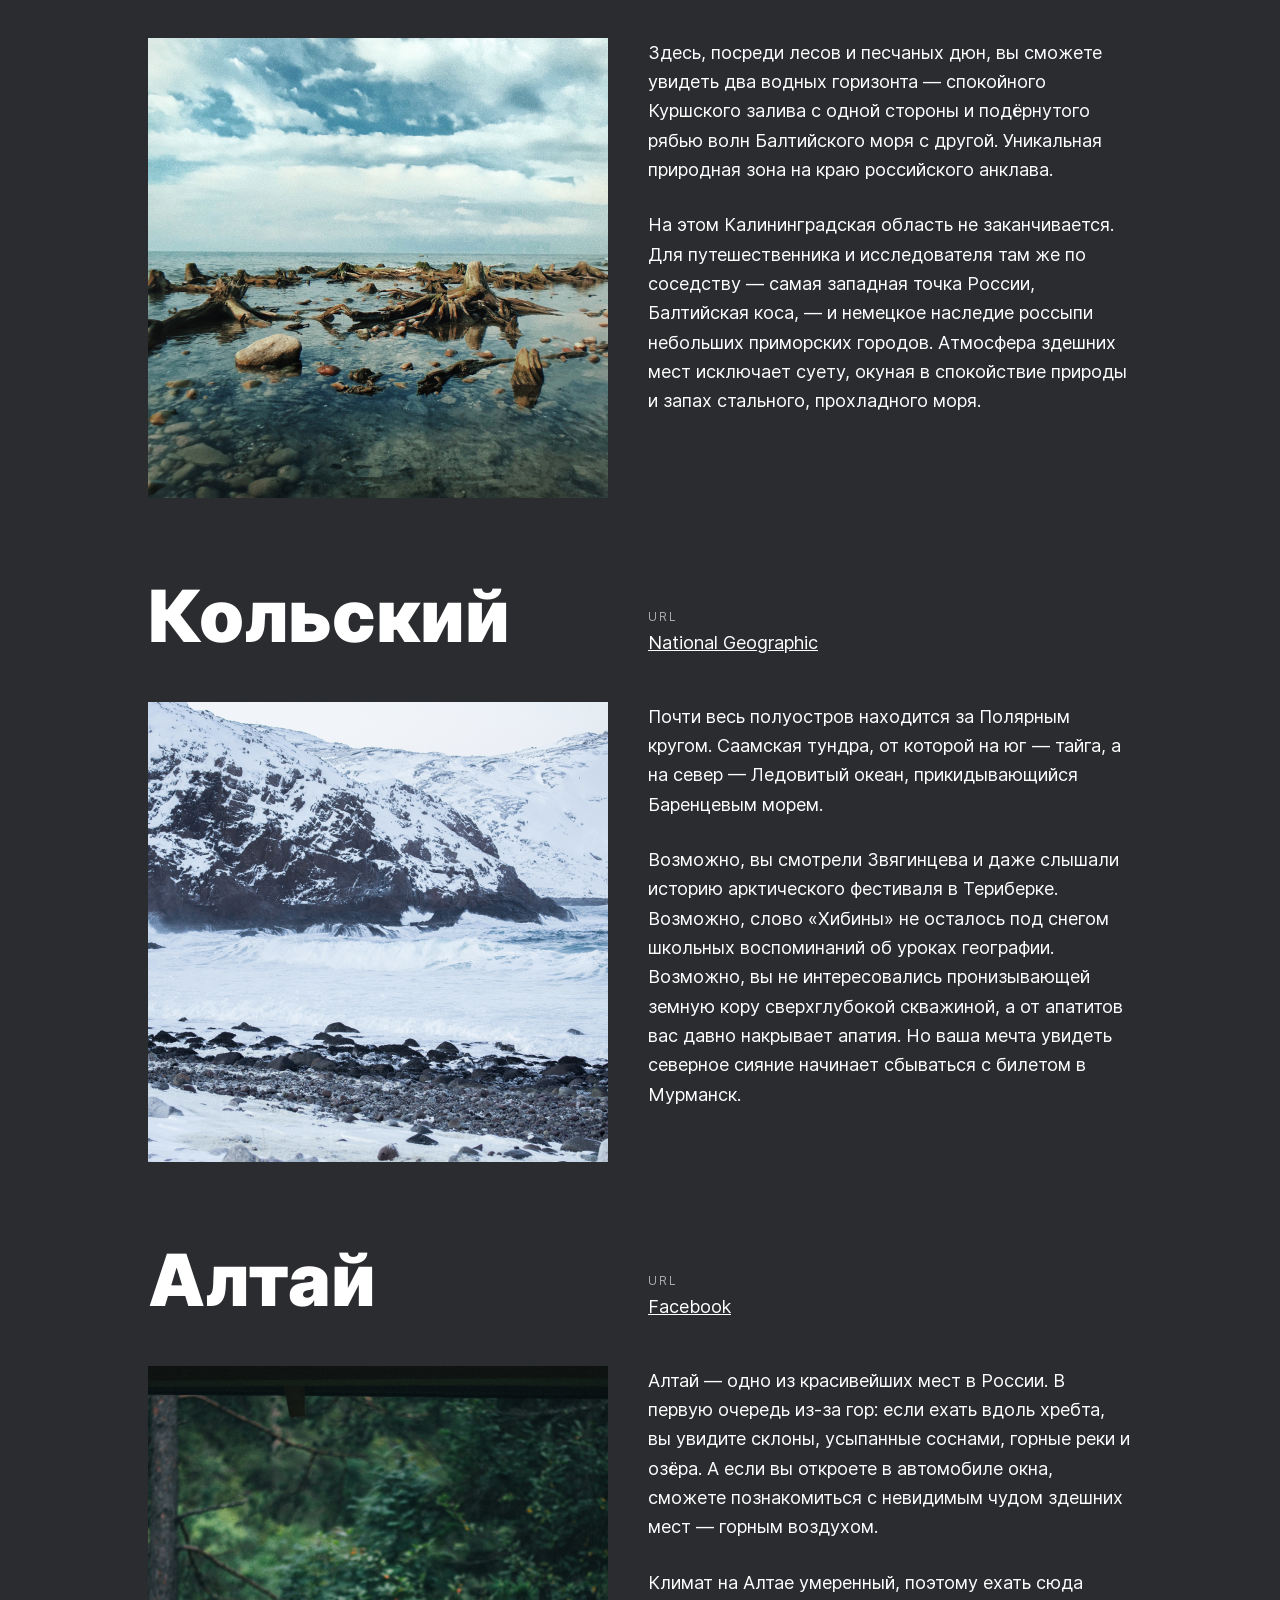
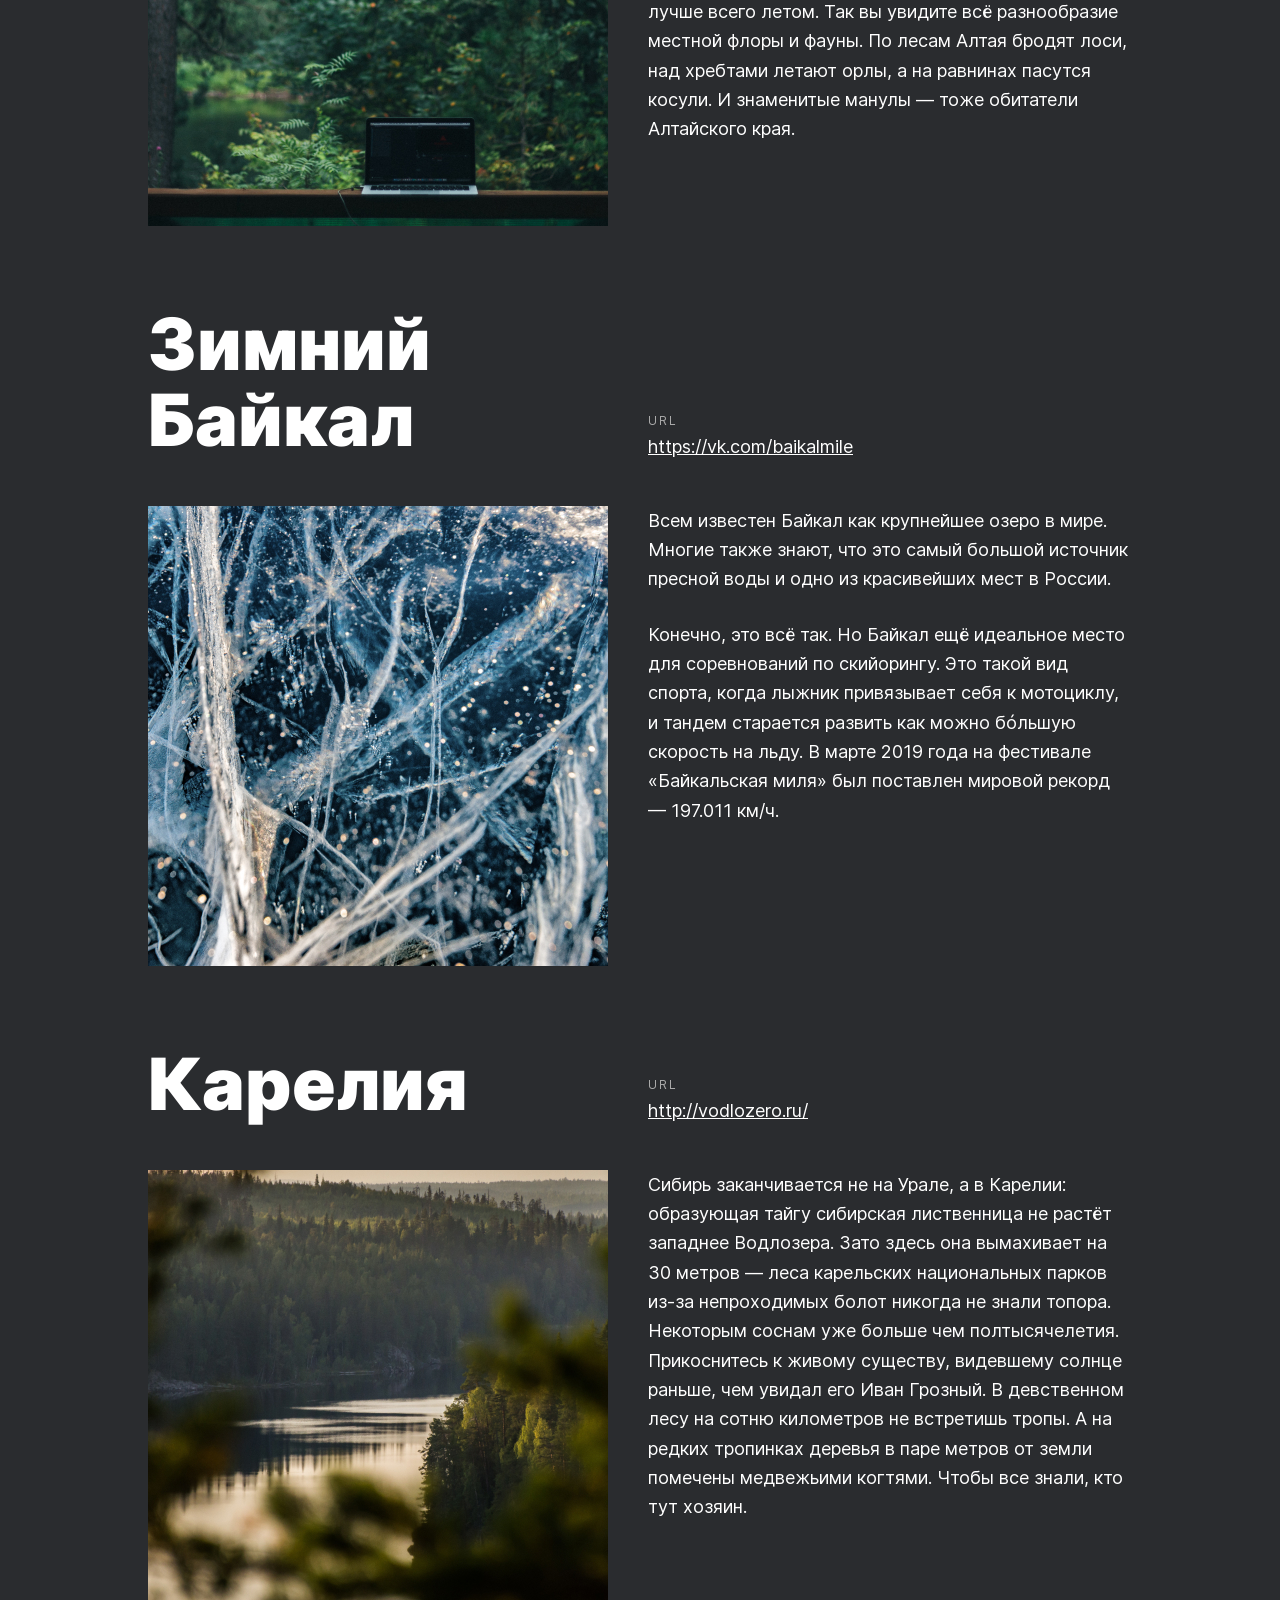
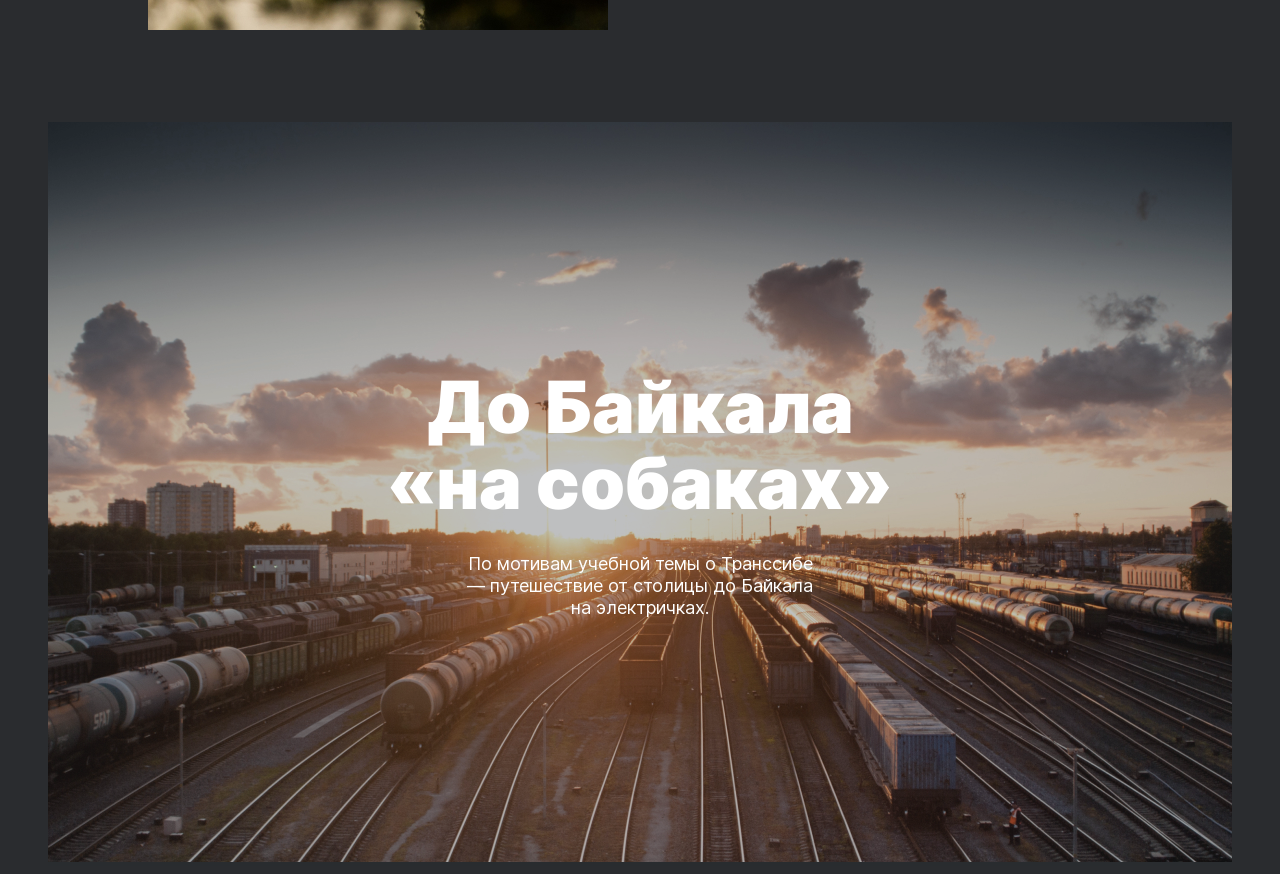
==== commit 6febc130: "feat: add a cover section" ====
--- a/src/index.html
+++ b/src/index.html
@@ -156,6 +156,15 @@
           </div>
         </article>
       </section>
+      <section class="cover cover_margin_top">
+        <a href="https://stampsy.com/na-elektrichkakh-do-baikala" class="cover__link">
+          <div class="cover__wrapper">
+            <h2 class="cover__title">До Байкала «на собаках»</h2>
+            <p class="cover__text">По мотивам учебной темы о Транссибе — путешествие от столицы до Байкала на электричках.</p>
+          </div>
+          <img class="cover__img" src="./accets/images/cover-bg.jpg" alt="Железнодорожные составы на сортировочном пункте" />
+        </a>
+      </section>
     </main>
   </body>
 </html>
--- a/src/css/pages/index.css
+++ b/src/css/pages/index.css
@@ -38,3 +38,11 @@
 @import url('../blocks/place/__subtitle/place__subtitle.css');
 @import url('../blocks/place/__link/place__link.css');
 @import url('../blocks/place/__text/place__text.css');
+
+@import url('../blocks/cover/cover.css');
+@import url('../blocks/cover/_margin/cover_margin_top.css');
+@import url('../blocks/cover/__link/cover__link.css');
+@import url('../blocks/cover/__wrapper/cover__wrapper.css');
+@import url('../blocks/cover/__title/cover__title.css');
+@import url('../blocks/cover/__text/cover__text.css');
+@import url('../blocks/cover/__img/cover__img.css');
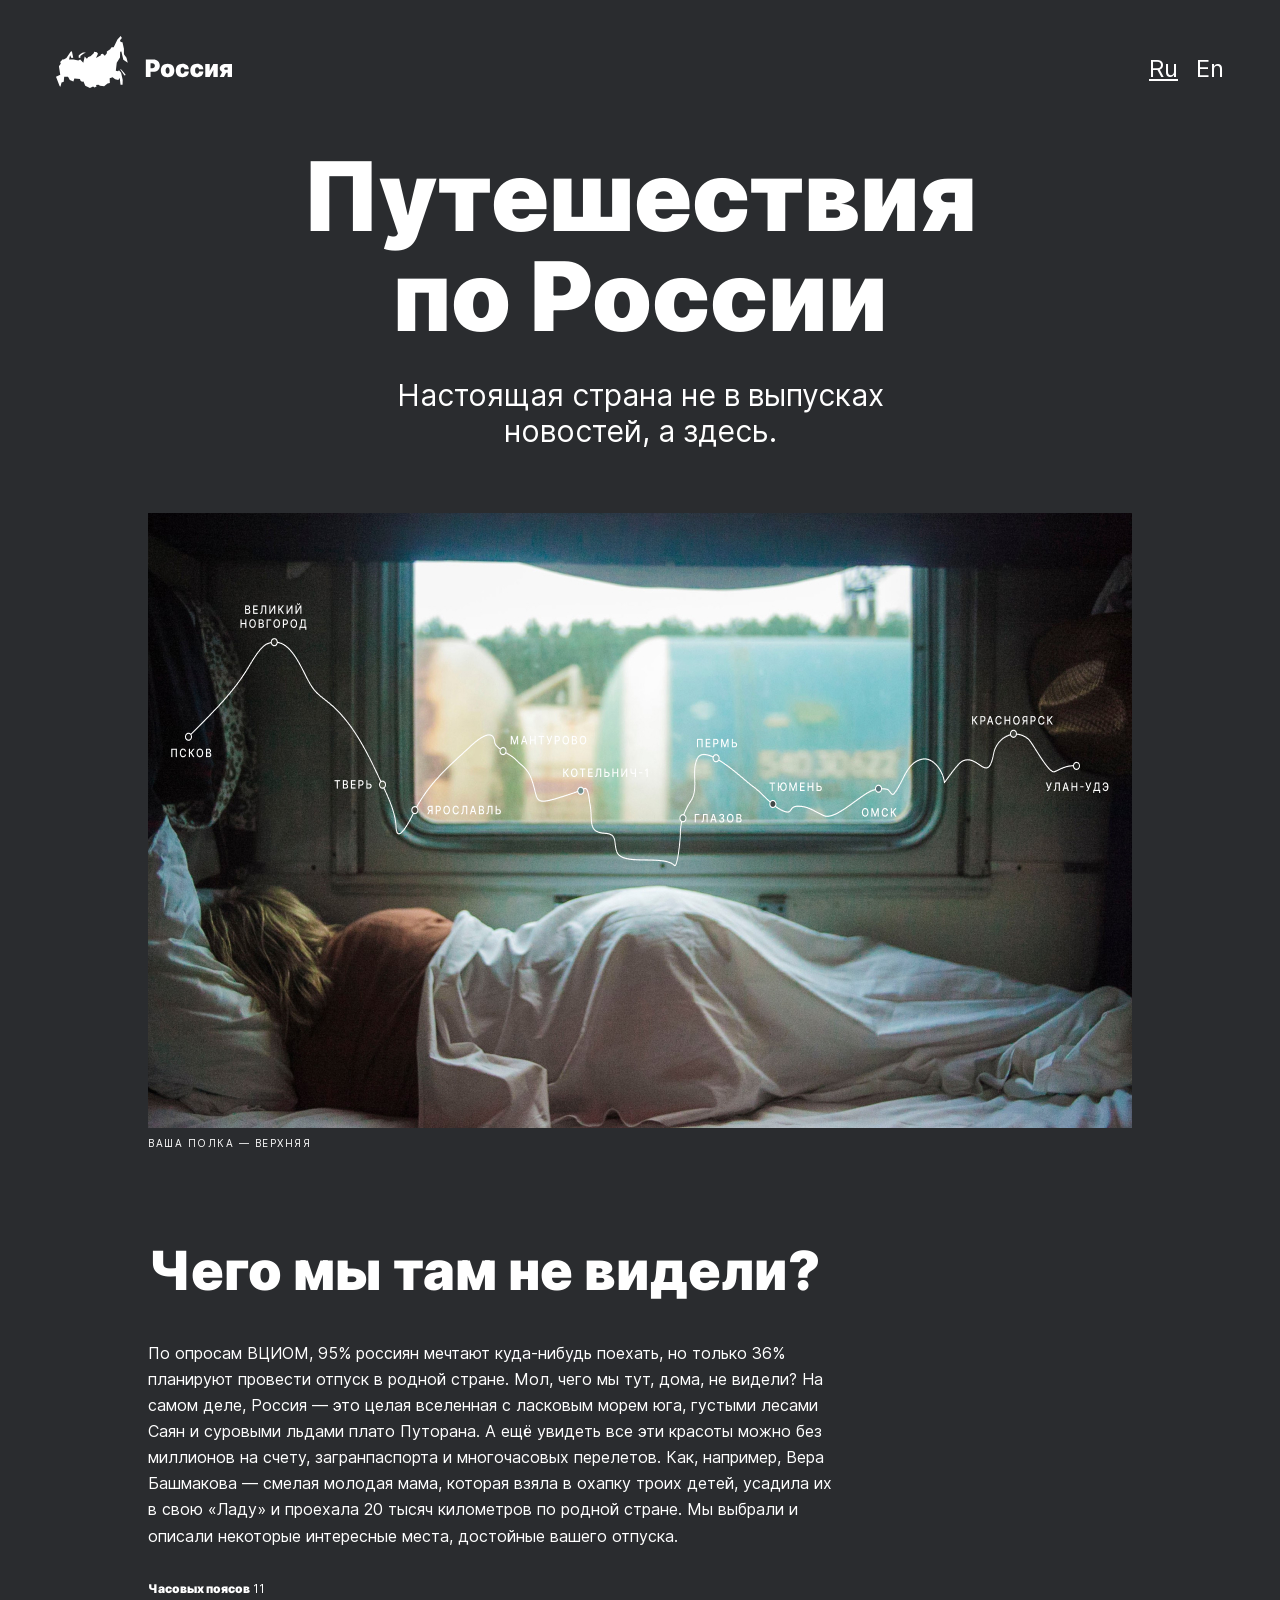
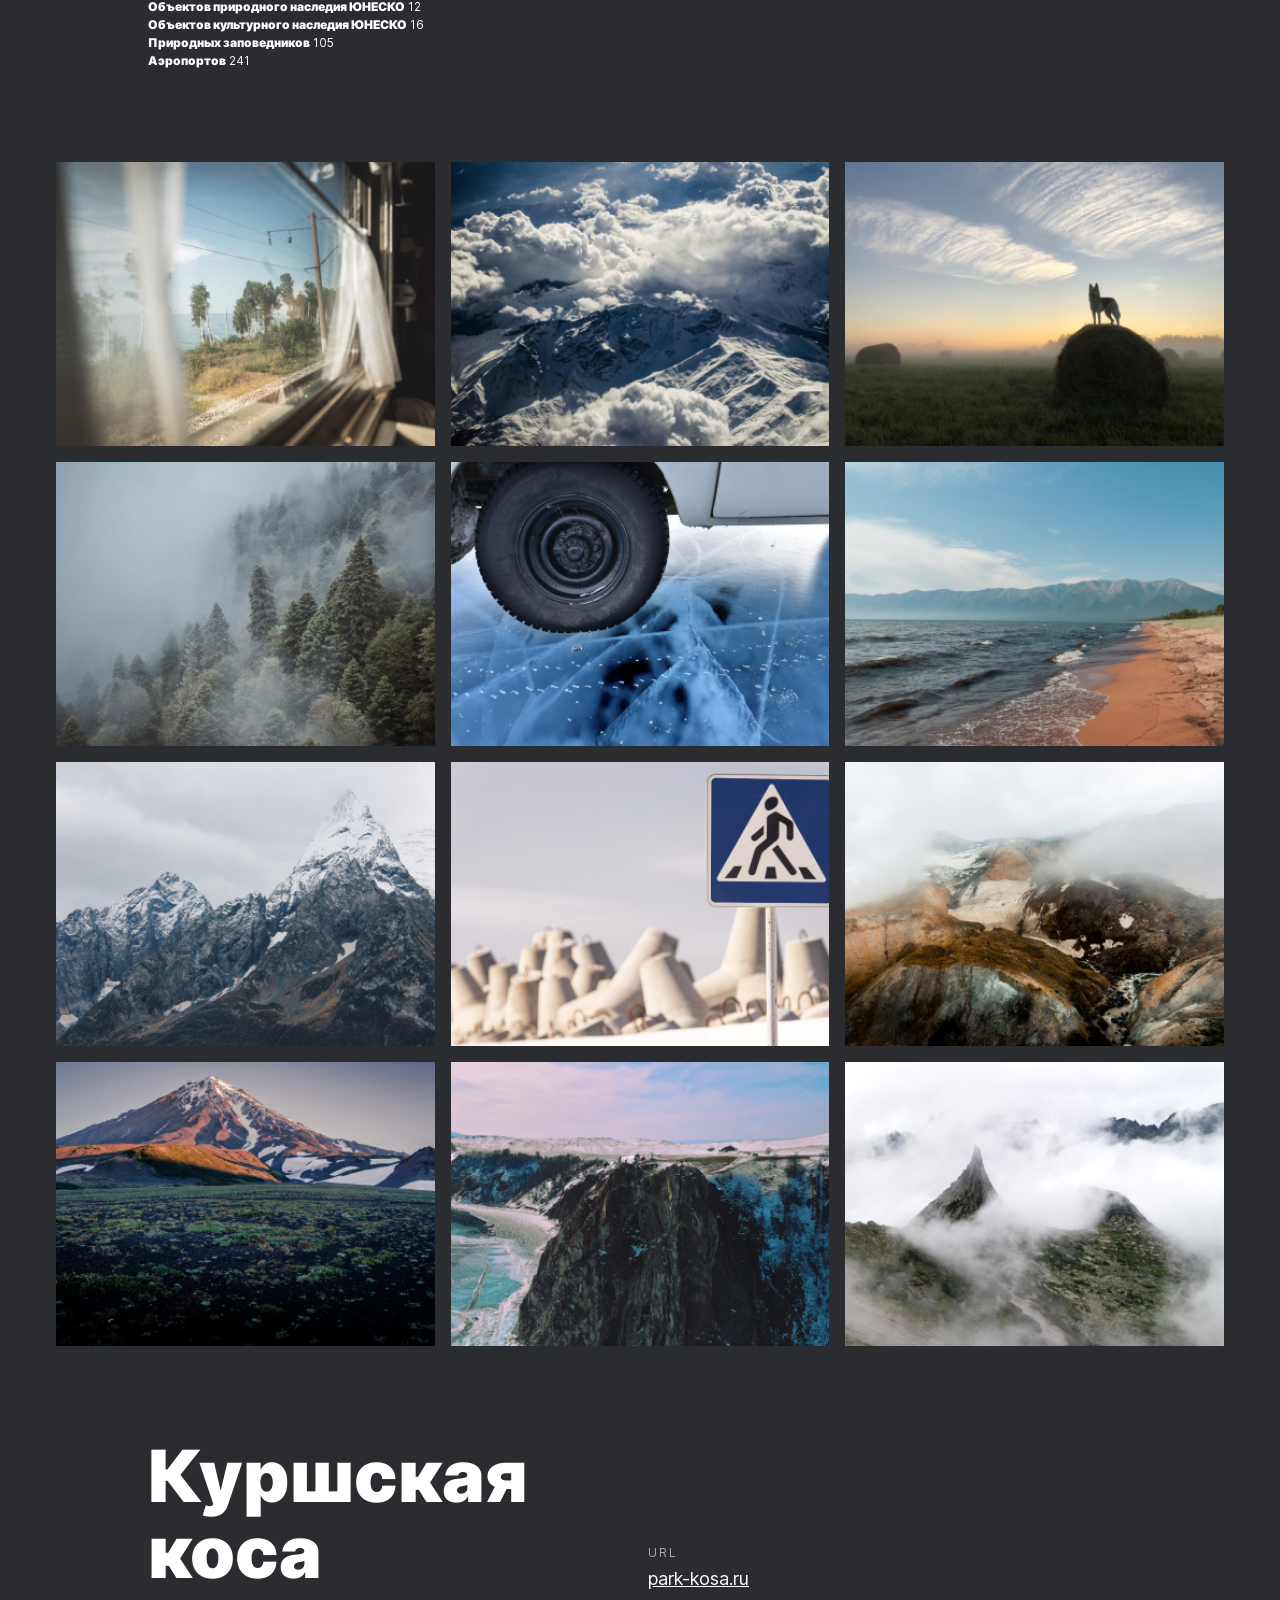
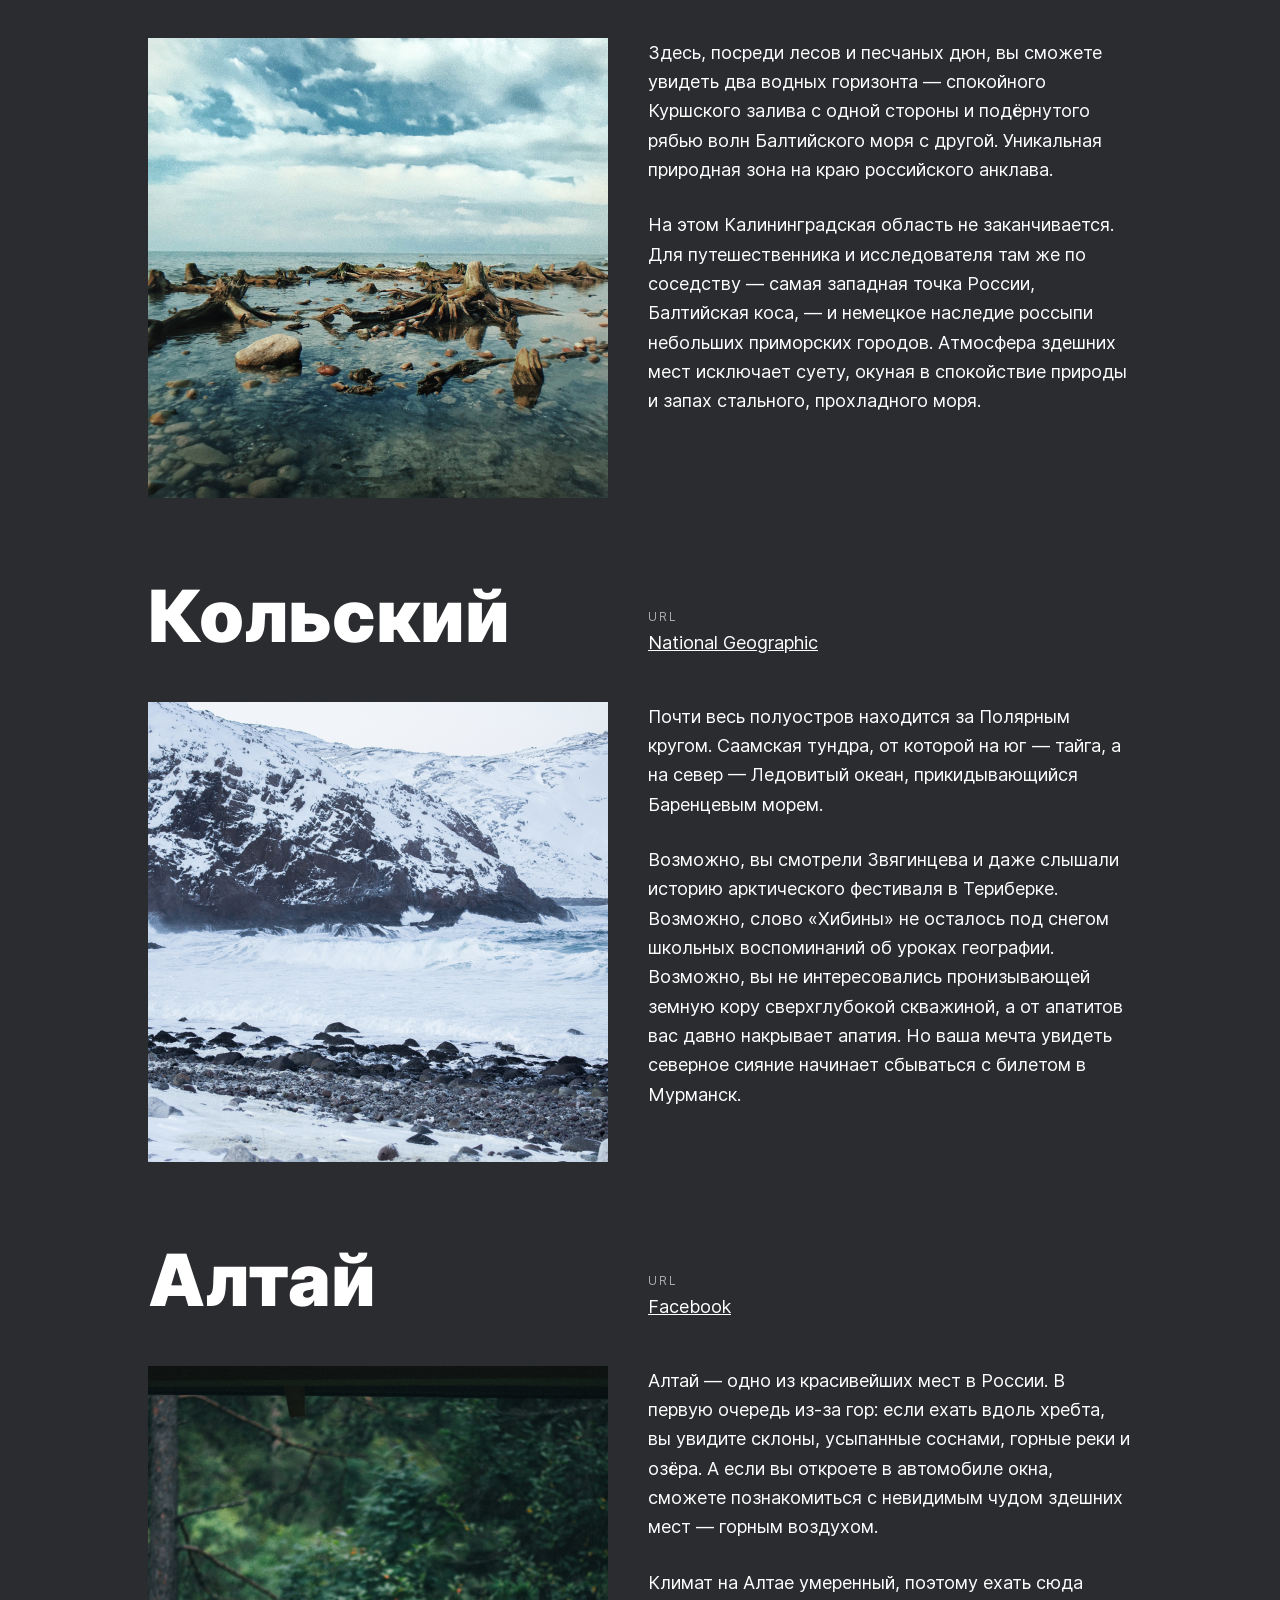
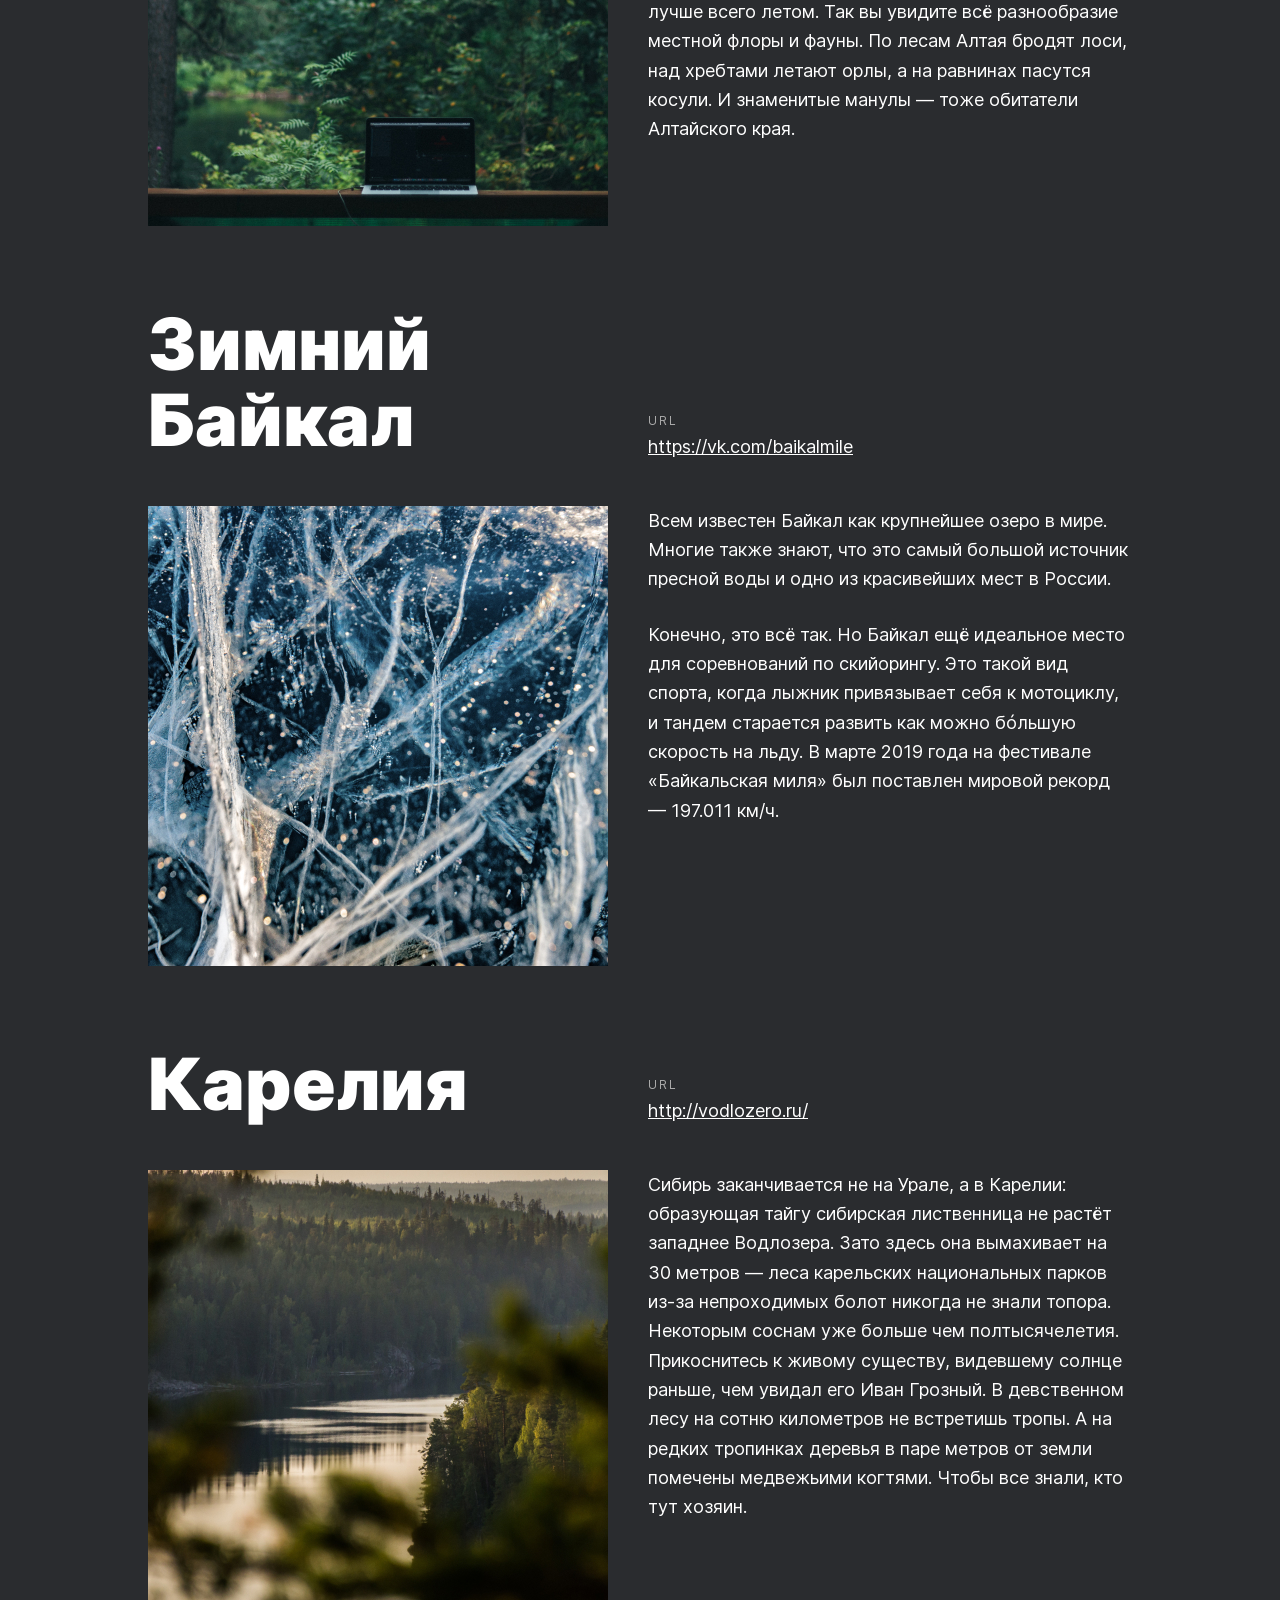
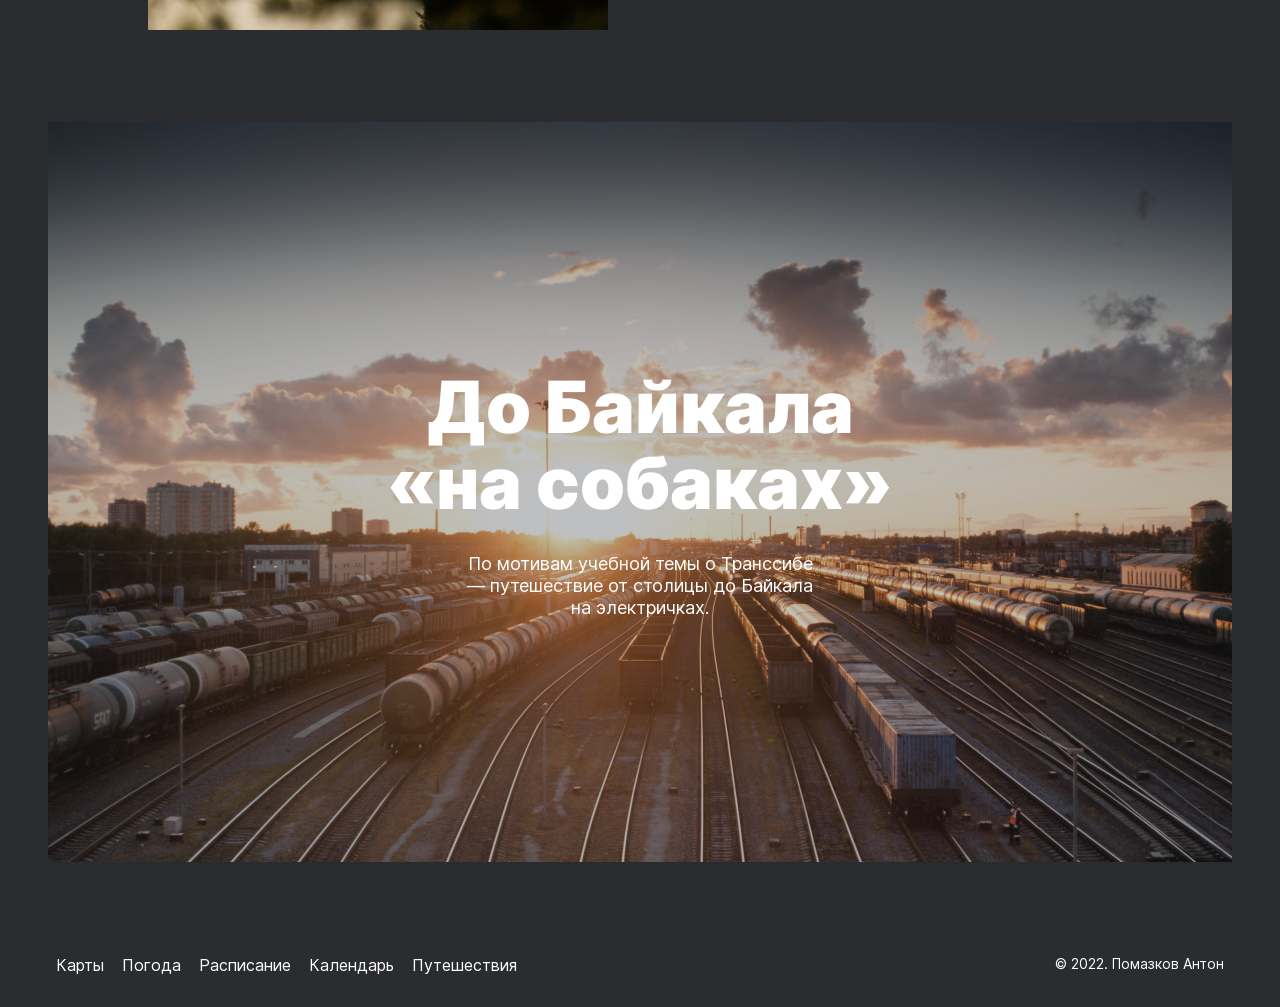
==== commit 7e36180b: "feat: add a footer" ====
--- a/src/index.html
+++ b/src/index.html
@@ -166,5 +166,17 @@
         </a>
       </section>
     </main>
+    <footer class="footer">
+      <nav class="main-nav">
+        <ul class="main-nav__list">
+          <li class="main-nav__item"><a href="https://yandex.ru/maps" class="main-nav__link">Карты</a></li>
+          <li class="main-nav__item"><a href="https://yandex.ru/pogoda" class="main-nav__link">Погода</a></li>
+          <li class="main-nav__item"><a href="https://rasp.yandex.ru" class="main-nav__link">Расписание</a></li>
+          <li class="main-nav__item"><a href="https://calendar.yandex.ru" class="main-nav__link">Календарь</a></li>
+          <li class="main-nav__item"><a href="https://travel.yandex.ru" class="main-nav__link">Путешествия</a></li>
+        </ul>
+      </nav>
+      <p class="footer__copyright">© 2022. Помазков Антон</p>
+    </footer>
   </body>
 </html>
--- a/src/css/pages/index.css
+++ b/src/css/pages/index.css
@@ -46,3 +46,11 @@
 @import url('../blocks/cover/__title/cover__title.css');
 @import url('../blocks/cover/__text/cover__text.css');
 @import url('../blocks/cover/__img/cover__img.css');
+
+@import url('../blocks/footer/footer.css');
+@import url('../blocks/footer/__copyright/footer__copyright.css');
+
+@import url('../blocks/main-nav/main-nav.css');
+@import url('../blocks/main-nav/__list/main-nav__list.css');
+@import url('../blocks/main-nav/__item/main-nav__item.css');
+@import url('../blocks/main-nav/__link/main-nav__link.css');
